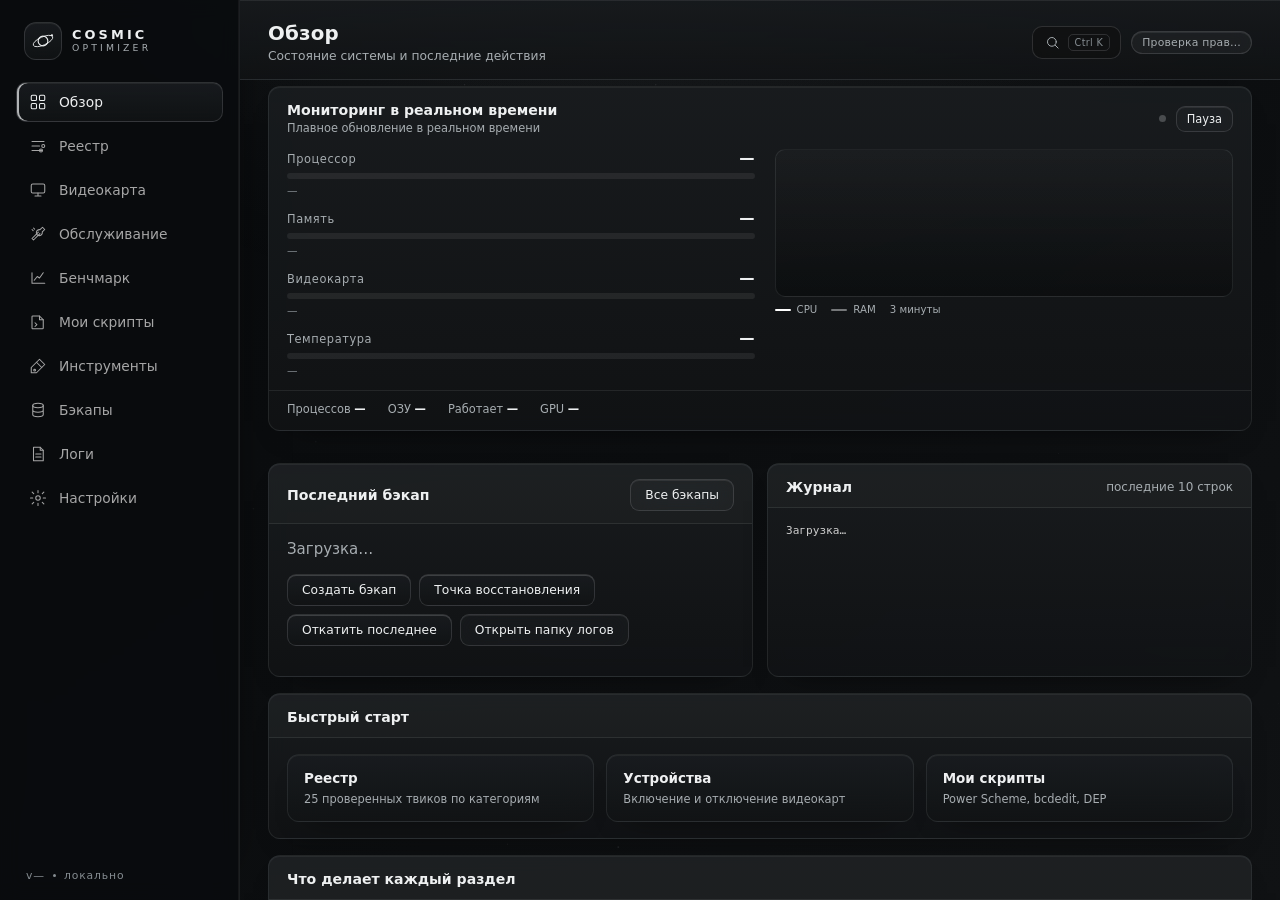
==== ui/index.html @ deab5ce5 "Prepare Cosmic Optimizer v1.0.0" ====
<!DOCTYPE html>
<html lang="ru">
<head>
  <meta charset="utf-8">
  <meta name="viewport" content="width=device-width, initial-scale=1">
  <title>Cosmic Optimizer</title>
  <link rel="icon" href="favicon.ico">
  <link rel="stylesheet" href="style.css">
</head>
<body>
  <canvas id="stars" aria-hidden="true"></canvas>

  <div class="app">
    <aside class="sidebar">
      <div class="brand">
        <div class="brand-mark">
          <svg viewBox="0 0 32 32" width="26" height="26" aria-hidden="true">
            <circle cx="16" cy="16" r="6" fill="none" stroke="currentColor" stroke-width="1.4"/>
            <ellipse cx="16" cy="16" rx="13" ry="5" fill="none" stroke="currentColor" stroke-width="1" transform="rotate(-24 16 16)"/>
            <circle cx="27" cy="9" r="1.4" fill="currentColor"/>
          </svg>
        </div>
        <div class="brand-text"><span>COSMIC</span><small>OPTIMIZER</small></div>
      </div>

      <nav class="nav" id="nav">
        <button class="nav-item is-active" data-view="dashboard">
          <svg viewBox="0 0 24 24" aria-hidden="true"><rect x="3" y="3" width="7" height="7" rx="1.5"/><rect x="14" y="3" width="7" height="7" rx="1.5"/><rect x="3" y="14" width="7" height="7" rx="1.5"/><rect x="14" y="14" width="7" height="7" rx="1.5"/></svg>
          <span>Обзор</span>
        </button>
        <button class="nav-item" data-view="registry">
          <svg viewBox="0 0 24 24" aria-hidden="true"><path d="M4 6h16M4 12h10M4 18h13"/><circle cx="19" cy="12" r="2"/><circle cx="16" cy="18" r="2"/></svg>
          <span>Реестр</span>
        </button>
        <button class="nav-item" data-view="devices">
          <svg viewBox="0 0 24 24" aria-hidden="true"><rect x="3" y="4" width="18" height="12" rx="2"/><path d="M8 20h8M12 16v4"/></svg>
          <span>Видеокарта</span>
        </button>
        <button class="nav-item" data-view="maintenance">
          <svg viewBox="0 0 24 24" aria-hidden="true"><path d="M14.7 6.3a4 4 0 1 0 3 3L21 6l-3-3-3.3 3.3z"/><path d="M12.5 9.5 4 18l2 2 8.5-8.5"/><path d="M6 4l1.5 1.5M4 6l1.5 1.5"/></svg>
          <span>Обслуживание</span>
        </button>
        <button class="nav-item" data-view="benchmark">
          <svg viewBox="0 0 24 24" aria-hidden="true"><path d="M4 19V5M4 19h17"/><path d="m7 15 4-5 3 2 5-7"/></svg>
          <span>Бенчмарк</span>
        </button>
        <button class="nav-item" data-view="scripts">
          <svg viewBox="0 0 24 24" aria-hidden="true"><path d="M5 4h9l5 5v11a1 1 0 0 1-1 1H5a1 1 0 0 1-1-1V5a1 1 0 0 1 1-1z"/><path d="M14 4v5h5M8 13l2.5 2.5L8 18"/></svg>
          <span>Мои скрипты</span>
        </button>
        <button class="nav-item" data-view="tools">
          <svg viewBox="0 0 24 24" aria-hidden="true"><path d="M14 3l7 7-4 4-7-7z"/><path d="M10 7L3 14v7h7l7-7"/><circle cx="7.5" cy="17.5" r="1.2"/></svg>
          <span>Инструменты</span>
        </button>
        <button class="nav-item" data-view="backups">
          <svg viewBox="0 0 24 24" aria-hidden="true"><ellipse cx="12" cy="6" rx="7" ry="3"/><path d="M5 6v6c0 1.7 3.1 3 7 3s7-1.3 7-3V6M5 12v6c0 1.7 3.1 3 7 3s7-1.3 7-3v-6"/></svg>
          <span>Бэкапы</span>
        </button>
        <button class="nav-item" data-view="logs">
          <svg viewBox="0 0 24 24" aria-hidden="true"><path d="M6 3h9l4 4v14H6z"/><path d="M15 3v4h4M9 12h7M9 16h7"/></svg>
          <span>Логи</span>
        </button>
        <button class="nav-item" data-view="settings">
          <svg viewBox="0 0 24 24" aria-hidden="true"><circle cx="12" cy="12" r="3"/><path d="M12 2v3M12 19v3M4.2 4.2l2.1 2.1M17.7 17.7l2.1 2.1M2 12h3M19 12h3M4.2 19.8l2.1-2.1M17.7 6.3l2.1-2.1"/></svg>
          <span>Настройки</span>
        </button>
      </nav>

      <div class="sidebar-foot">
        <span id="side-version">v—</span>
        <span class="dot"></span>
        <span>локально</span>
      </div>
    </aside>

    <main class="main">
      <header class="topbar">
        <div>
          <h1 id="section-title">Обзор</h1>
          <p id="section-sub" class="muted">Состояние системы и последние действия</p>
        </div>
        <div class="topbar-right">
          <button class="search-trigger" id="btn-search" type="button" aria-label="Поиск по приложению">
            <svg viewBox="0 0 24 24" aria-hidden="true"><circle cx="11" cy="11" r="7"/><path d="m16.5 16.5 4.5 4.5"/></svg>
            <span>Поиск</span>
            <kbd>Ctrl K</kbd>
          </button>
          <span id="admin-badge" class="badge badge-muted">Проверка прав…</span>
        </div>
      </header>

      <div id="admin-banner" class="banner hidden">
        <div>
          <strong>Ограниченный режим.</strong>
          <span>Нет прав администратора: твики HKLM, устройства и скрипты заблокированы.</span>
        </div>
        <button class="btn btn-light" id="btn-elevate">Перезапустить от администратора</button>
      </div>

      <div class="content" id="content">
        <!-- Обзор -->
        <section class="view is-active" id="view-dashboard">
          <div class="monitor panel" id="monitor">
            <div class="monitor-head">
              <div>
                <h2>Мониторинг в реальном времени</h2>
                <p class="muted small" id="monitor-sub">Плавное обновление в реальном времени</p>
              </div>
              <div class="monitor-actions">
                <span class="live-dot" id="monitor-live" aria-hidden="true"></span>
                <button class="btn btn-ghost btn-sm" id="btn-monitor-toggle">Пауза</button>
              </div>
            </div>
            <div class="monitor-body">
              <div class="gauges">
                <div class="gauge" data-metric="cpu">
                  <div class="gauge-top"><span>Процессор</span><strong id="m-cpu">—</strong></div>
                  <div class="meter"><span class="meter-fill" id="m-cpu-bar"></span></div>
                  <div class="gauge-foot" id="m-cpu-note">—</div>
                </div>
                <div class="gauge" data-metric="ram">
                  <div class="gauge-top"><span>Память</span><strong id="m-ram">—</strong></div>
                  <div class="meter"><span class="meter-fill" id="m-ram-bar"></span></div>
                  <div class="gauge-foot" id="m-ram-note">—</div>
                </div>
                <div class="gauge" data-metric="gpu">
                  <div class="gauge-top"><span>Видеокарта</span><strong id="m-gpu">—</strong></div>
                  <div class="meter"><span class="meter-fill" id="m-gpu-bar"></span></div>
                  <div class="gauge-foot" id="m-gpu-note">—</div>
                </div>
                <div class="gauge" data-metric="temp">
                  <div class="gauge-top"><span>Температура</span><strong id="m-temp">—</strong></div>
                  <div class="meter meter-temp"><span class="meter-fill" id="m-temp-bar"></span></div>
                  <div class="gauge-foot" id="m-temp-note">—</div>
                </div>
              </div>
              <div class="monitor-chart">
                <canvas id="metrics-chart" aria-label="График нагрузки"></canvas>
                <div class="chart-legend">
                  <span><i class="legend-line legend-cpu"></i>CPU</span>
                  <span><i class="legend-line legend-ram"></i>RAM</span>
                  <span class="muted" id="chart-scale">3 минуты</span>
                </div>
              </div>
            </div>
            <div class="monitor-stats">
              <span>Процессов <strong id="m-proc">—</strong></span>
              <span>ОЗУ <strong id="m-mem">—</strong></span>
              <span>Работает <strong id="m-uptime">—</strong></span>
              <span>GPU <strong id="m-gpu-name">—</strong></span>
            </div>
          </div>

          <div class="grid grid-4" id="sys-cards"></div>

          <div class="grid grid-2 mt">
            <div class="panel">
              <div class="panel-head">
                <h2>Последний бэкап</h2>
                <button class="btn btn-ghost" data-goto="backups">Все бэкапы</button>
              </div>
              <div id="last-backup" class="panel-body muted">Загрузка…</div>
              <div class="panel-actions">
                <button class="btn" id="btn-backup-now">Создать бэкап</button>
                <button class="btn" data-restore-point>Точка восстановления</button>
                <button class="btn" id="btn-undo">Откатить последнее</button>
                <button class="btn btn-ghost" id="btn-open-logs">Открыть папку логов</button>
              </div>
            </div>

            <div class="panel">
              <div class="panel-head">
                <h2>Журнал</h2>
                <span class="muted small">последние 10 строк</span>
              </div>
              <pre class="log-mini" id="dash-log">Загрузка…</pre>
            </div>
          </div>

          <div class="panel mt">
            <div class="panel-head">
              <h2>Быстрый старт</h2>
            </div>
            <div class="panel-body quick">
              <button class="quick-btn" data-goto="registry"><span>Реестр</span><small>25 проверенных твиков по категориям</small></button>
              <button class="quick-btn" data-goto="devices"><span>Устройства</span><small>Включение и отключение видеокарт</small></button>
              <button class="quick-btn" data-goto="scripts"><span>Мои скрипты</span><small>Power Scheme, bcdedit, DEP</small></button>
            </div>
          </div>

          <div class="panel mt">
            <div class="panel-head"><h2>Что делает каждый раздел</h2></div>
            <div class="panel-body feature-guide">
              <button class="feature-guide-item" data-goto="dashboard"><strong>Обзор</strong><span>Показывает текущую загрузку CPU, памяти, графики и доступного датчика температуры. Это моментальный мониторинг, а не тест производительности.</span></button>
              <button class="feature-guide-item" data-goto="registry"><strong>Реестр</strong><span>Включает отдельные параметры Windows. Перед изменением сохраняется прежнее значение; у каждого пункта указаны эффект, риск и откат.</span></button>
              <button class="feature-guide-item" data-goto="devices"><strong>Видеокарта и устройства</strong><span>Позволяет включить или отключить найденное устройство. Отключение единственной видеокарты может погасить экран.</span></button>
              <button class="feature-guide-item" data-goto="maintenance"><strong>Обслуживание</strong><span>Очищает выбранные временные данные, показывает состояние дисков, запускает проверки Windows и сравнивает замеры. Мастер помогает выбрать проверку по симптому.</span></button>
              <button class="feature-guide-item" data-goto="scripts"><strong>Мои скрипты</strong><span>Показывает исходные BAT, CMD, REG и PowerShell-файлы. Запускайте только понятные вам команды; откат доступен лишь для отмеченных скриптов.</span></button>
              <button class="feature-guide-item" data-goto="tools"><strong>Инструменты</strong><span>Содержит ссылки, загрузки и инструкции для сторонних программ. Перед запуском внешней утилиты проверьте её источник и назначение.</span></button>
              <button class="feature-guide-item" data-goto="backups"><strong>Бэкапы</strong><span>Сохраняют доступные ключи реестра и состояние твиков. Это не полный образ Windows и не копия личных файлов.</span></button>
              <button class="feature-guide-item" data-goto="logs"><strong>Логи</strong><span>Хранят локальную историю действий программы и технические сообщения для поиска ошибок.</span></button>
              <button class="feature-guide-item" data-goto="settings"><strong>Настройки</strong><span>Управляют подтверждениями, автоматическим бэкапом и папкой хранения резервных копий.</span></button>
            </div>
          </div>
        </section>

        <!-- Реестр -->
        <section class="view" id="view-registry">
          <div class="toolbar">
            <div class="chips" id="category-chips"></div>
            <div class="toolbar-right">
              <input type="search" id="tweak-search" class="input" placeholder="Поиск по названию или описанию…">
            </div>
          </div>
          <div class="toolbar toolbar-sub">
            <div class="muted small" id="tweak-stats">—</div>
            <div class="toolbar-right">
              <button class="btn btn-ghost btn-sm" id="btn-only-on" aria-pressed="false">Только включённые</button>
              <button class="btn" id="btn-apply-category">Применить всё в категории</button>
              <button class="btn btn-ghost" id="btn-revert-category">Откатить всё</button>
            </div>
          </div>
          <div class="cards" id="tweak-list"></div>
        </section>

        <!-- Устройства -->
        <section class="view" id="view-devices">
          <div class="toolbar">
            <div class="toolbar-right">
              <button class="btn btn-ghost" id="btn-refresh-devices">Обновить</button>
            </div>
          </div>
          <div class="banner banner-soft">
            Список видеокарт Windows. Перед изменением сохраняется список устройств. Отключение видеокарты может погасить экран — если это единственная видеокарта, потребуется второй экран или удалённый доступ.
          </div>
          <div class="cards" id="device-list"></div>
        </section>

        <!-- Обслуживание -->
        <section class="view" id="view-maintenance">
          <div class="panel" id="troubleshooter">
            <div class="panel-head">
              <div>
                <h2>Мастер диагностики</h2>
                <p class="muted small">Выберите симптом — мастер выполнит только выбранные проверки и объяснит результат.</p>
              </div>
            </div>
            <div class="panel-body">
              <div class="chips" id="diagnostic-symptoms" role="group" aria-label="Выберите проблему"></div>
              <div class="diagnostic-content" id="diagnostic-content" aria-live="polite"></div>
              <div class="diagnostic-result hidden" id="diagnostic-result" aria-live="polite"></div>
            </div>
          </div>

          <div class="panel mt">
            <div class="panel-head">
              <h2>Очистка мусора</h2>
              <div class="toolbar-right">
                <button class="btn btn-ghost btn-sm" id="btn-scan-junk">Сканировать</button>
                <button class="btn btn-sm" id="btn-clean-junk">Очистить выбранное</button>
              </div>
            </div>
            <div class="panel-body">
              <div class="junk-list" id="junk-list"></div>
              <div class="junk-total" id="junk-total">Нажмите «Сканировать», чтобы узнать размер</div>
            </div>
          </div>

          <div class="panel mt">
            <div class="panel-head">
              <h2>Диски и SMART</h2>
              <div class="toolbar-right">
                <button class="btn btn-ghost btn-sm" id="btn-refresh-disk">Обновить</button>
                <button class="btn btn-sm" id="btn-trim">Выполнить TRIM</button>
              </div>
            </div>
            <div class="panel-body" id="disk-list"></div>
          </div>

          <div class="panel mt" id="repair-panel">
            <div class="panel-head">
              <h2>Проверка целостности Windows</h2>
              <div class="toolbar-right">
                <button class="btn btn-sm" id="btn-sfc">sfc /scannow</button>
                <button class="btn btn-ghost btn-sm" id="btn-dism">DISM RestoreHealth</button>
              </div>
            </div>
            <div class="panel-body">
              <p class="muted small" id="repair-hint">Проверка системных файлов и восстановление образа Windows. Занимает 10–25 минут, окно можно не закрывать.</p>
              <div class="job-status hidden" id="repair-status">
                <div class="job-head">
                  <span class="mini-spinner" id="repair-spinner"></span>
                  <strong id="repair-title">Выполняется…</strong>
                  <span class="muted small" id="repair-elapsed"></span>
                </div>
                <pre class="log-mini tall" id="repair-output"></pre>
              </div>
            </div>
          </div>

          <div class="panel mt">
            <div class="panel-head">
              <h2>Замер «до / после»</h2>
              <button class="btn btn-sm" id="btn-measure">Сделать замер</button>
            </div>
            <div class="panel-body">
              <p class="muted small">Снимает число процессов, занятую ОЗУ, время последней загрузки и автозапуск.
                Сделайте замер, примените твики, перезагрузитесь и сделайте второй — увидите разницу.</p>
              <div class="measure-list" id="measure-list"></div>
            </div>
          </div>
        </section>

        <!-- Бенчмарк -->
        <section class="view" id="view-benchmark">
          <div class="panel">
            <div class="panel-head"><h2>Тест накопителя Windows</h2><span class="badge badge-ok">до 60 секунд</span></div>
            <div class="panel-body">
              <p class="muted small">WinSAT выполняет четыре отдельных теста: последовательные и случайные чтение/запись. Используются фиксированные размеры операций и число запросов; пользовательские файлы не выбираются. Указанное время — общий предел теста (не более 60 секунд). Для сравнимых результатов закройте другие приложения, активно работающие с диском.</p>
              <div class="benchmark-controls">
                <label class="small">Диск <select class="input" id="benchmark-drive"></select></label>
                <label class="small">Лимит времени <select class="input" id="benchmark-duration"><option value="10">до 10 секунд</option><option value="30" selected>до 30 секунд</option><option value="60">до 60 секунд</option></select></label>
                <button class="btn" id="btn-start-benchmark">Запустить тест</button>
              </div>
              <div id="benchmark-result" class="benchmark-result hidden"></div>
            </div>
          </div>
        </section>

        <!-- Скрипты -->
        <section class="view" id="view-scripts">
          <div class="toolbar">
            <div class="muted small">Папка <code>scripts/материалы/</code> — все .reg, .bat, .cmd и .ps1 из исходного набора. Ничего не запускается само.</div>
            <div class="toolbar-right">
              <input type="search" id="script-search" class="input" placeholder="Поиск по названию…">
              <button class="btn btn-ghost" id="btn-open-scripts">Открыть папку</button>
            </div>
          </div>
          <div class="script-groups" id="script-list"></div>
          <div class="panel mt hidden" id="script-output-panel">
            <div class="panel-head">
              <h2>Вывод скрипта</h2>
              <button class="btn btn-ghost btn-sm" id="btn-close-output">Скрыть</button>
            </div>
            <pre class="log-mini tall" id="script-output"></pre>
          </div>
        </section>

        <!-- Инструменты -->
        <section class="view" id="view-tools">
          <div class="toolbar">
            <div class="chips" id="tool-chips"></div>
            <div class="toolbar-right">
              <button class="btn btn-ghost" id="btn-open-downloads">Папка загрузок</button>
              <button class="btn btn-ghost" id="btn-open-profiles">Профили</button>
            </div>
          </div>
          <div class="panel mt" id="faceit-panel">
            <div class="panel-head">
              <h2>Если проблемы с FACEIT</h2>
              <span class="badge badge-off" id="gpu-vendor">видеокарта: —</span>
            </div>
            <div class="panel-body">
              <p class="muted small" style="margin:0 0 12px">
                Античит FACEIT требует DEP и иногда Memory Integrity. Ниже — кнопки из исходного набора
                и настройки, подобранные под вашу видеокарту.
              </p>
              <div class="cards" id="faceit-list"></div>
            </div>
          </div>
          <div id="tool-groups"></div>
        </section>

        <!-- Бэкапы -->
        <section class="view" id="view-backups">
          <div class="toolbar">
            <div class="muted small" id="backup-dir">—</div>
            <div class="toolbar-right">
              <button class="btn btn-ghost" id="btn-open-backups">Открыть папку</button>
              <button class="btn btn-ghost" data-restore-point>Точка восстановления</button>
              <button class="btn" id="btn-create-backup">Создать бэкап</button>
            </div>
          </div>
          <div class="panel mt">
            <div class="panel-head"><h2>Перенести настройки на другой компьютер</h2></div>
            <div class="panel-body">
              <p class="muted small profile-help">Экспортируйте состояние настроек каталога Cosmic Optimizer в один файл <code>.cosmicprofile</code> и отправьте его другу. При импорте приложение покажет, что включит и выключит, пропустит AMD/NVIDIA пункты для неподходящей видеокарты и сохранит бэкап компьютера перед изменениями. Скрипты, настройки вне каталога приложения и схема питания в профиль не входят.</p>
              <div class="profile-actions">
                <button class="btn" id="btn-export-profile">Экспортировать профиль</button>
                <button class="btn btn-ghost" id="btn-import-profile">Выбрать профиль</button>
                <button class="btn btn-ghost btn-sm" id="btn-reset-profile-restore-choice" title="Снова показывать вопрос перед импортом">Сбросить выбор точки</button>
              </div>
            </div>
          </div>
          <div class="panel mt hidden" id="profile-import-preview">
            <div class="panel-head">
              <div><h2>Предпросмотр профиля</h2><p class="muted small" id="profile-preview-file"></p></div>
              <button class="btn btn-ghost btn-sm" id="btn-cancel-profile">Закрыть</button>
            </div>
            <div class="panel-body">
              <ol class="profile-steps" id="profile-import-steps" aria-label="Этапы импорта профиля">
                <li data-profile-step="1"><span class="profile-step-number">1</span><span><strong>Выбрать</strong><small>Файл профиля</small></span></li>
                <li data-profile-step="2"><span class="profile-step-number">2</span><span><strong>Сравнить</strong><small>Настройки и видеокарта</small></span></li>
                <li data-profile-step="3"><span class="profile-step-number">3</span><span><strong>Применить</strong><small>После вашего подтверждения</small></span></li>
              </ol>
              <p class="profile-preview-intro muted small" id="profile-preview-intro">Точка показывает состояние на этом ПК сейчас: зелёная — включено, красная — выключено. Под названием указано, какое состояние задаст профиль.</p>
              <div id="profile-preview-details" class="profile-preview-details"></div>
              <div class="profile-actions mt-sm">
                <button class="btn" id="btn-apply-profile">Создать бэкап и применить</button>
              </div>
            </div>
          </div>
          <div class="banner banner-soft">
            Локальный полный бэкап сохраняет текущие ключи реестра Cosmic Optimizer на этом компьютере. Для передачи другу используйте переносимый профиль выше: обычные бэкапы содержат системные пути и не предназначены для импорта на другой ПК.
          </div>
          <div class="list" id="backup-list"></div>

          <div class="panel mt">
            <div class="panel-head">
              <h2>Точки восстановления Windows</h2>
              <button class="btn btn-ghost btn-sm" id="btn-refresh-points">Обновить</button>
            </div>
            <div class="list" id="restore-point-list" style="padding:14px"></div>
          </div>
        </section>

        <!-- Логи -->
        <section class="view" id="view-logs">
          <div class="toolbar">
            <div class="muted small" id="log-path">—</div>
            <div class="toolbar-right">
              <button class="btn btn-ghost" id="btn-refresh-logs">Обновить</button>
              <button class="btn" id="btn-copy-logs">Скопировать</button>
              <button class="btn btn-ghost" id="btn-export-logs">Экспорт</button>
              <button class="btn btn-danger" id="btn-clear-logs">Очистить</button>
            </div>
          </div>
          <pre class="log-full" id="log-view">Загрузка…</pre>
        </section>

        <!-- Настройки -->
        <section class="view" id="view-settings">
          <div class="panel">
            <div class="panel-head"><h2>Поведение</h2></div>
            <div class="panel-body settings-rows">
              <label class="switch-row">
                <span>
                  <strong>Подтверждать опасные действия</strong>
                  <small class="muted">Модальное окно перед каждым изменением реестра, скриптом и устройством</small>
                </span>
                <input type="checkbox" id="set-confirmations" class="switch">
              </label>
              <label class="switch-row">
                <span>
                  <strong>Автобэкап перед изменением</strong>
                  <small class="muted">Экспорт ключа реестра перед каждым твиком (рекомендуется)</small>
                </span>
                <input type="checkbox" id="set-autobackup" class="switch">
              </label>
              <div class="switch-row">
                <span>
                  <strong>Папка бэкапов</strong>
                  <small class="muted">Полный путь на диске</small>
                </span>
                <div class="row-inline">
                  <input type="text" id="set-backup-dir" class="input input-path">
                  <button class="btn btn-ghost" id="btn-save-dir">Сменить</button>
                </div>
              </div>
            </div>
          </div>

          <div class="panel mt">
            <div class="panel-head"><h2>Приложение</h2></div>
            <div class="panel-body settings-rows">
              <div class="switch-row">
                <span><strong>Обучение</strong><small class="muted">Короткий тур по разделам приложения</small></span>
                <button class="btn btn-ghost" id="btn-tour-again">Показать тур</button>
              </div>
              <div class="switch-row">
                <span><strong>Версия</strong><small class="muted" id="about-version">—</small></span>
                <button class="btn btn-ghost" id="btn-reset-settings">Сбросить настройки</button>
              </div>
              <div class="switch-row">
                <span><strong>Данные</strong><small class="muted" id="about-data">—</small></span>
                <button class="btn btn-ghost" id="btn-open-data">Открыть папку</button>
              </div>
              <div class="switch-row">
                <span><strong>Выход</strong><small class="muted">Все изменения уже сохранены в реестре</small></span>
                <button class="btn btn-danger" id="btn-quit">Закрыть приложение</button>
              </div>
            </div>
          </div>
        </section>
      </div>
    </main>
  </div>

  <div class="toast-wrap" id="toast-wrap"></div>

  <div class="modal hidden" id="modal">
    <div class="modal-box" role="dialog" aria-modal="true" aria-labelledby="modal-title">
      <h2 id="modal-title">Подтверждение</h2>
      <p id="modal-text" class="muted"></p>
      <label class="modal-remember hidden" id="profile-restore-remember"><input type="checkbox" id="profile-restore-remember-check"><span>Запомнить мой выбор и больше не спрашивать</span></label>
      <div class="modal-actions">
        <button class="btn btn-ghost" id="modal-cancel">Отмена</button>
        <button class="btn btn-ghost hidden" id="modal-skip">Пропустить точку</button>
        <button class="btn btn-light" id="modal-ok">Подтвердить</button>
      </div>
    </div>
  </div>

  <div class="loading hidden" id="loading" role="status" aria-live="polite">
    <div class="loading-card">
      <div class="loading-head"><span class="spinner"></span><div><strong id="loading-text">Выполняется…</strong><small id="loading-elapsed">Подготовка…</small></div></div>
      <div class="progress-track is-indeterminate" id="loading-track"><span class="progress-fill" id="loading-progress"></span></div>
      <div class="loading-detail" id="loading-detail">Ожидание ответа от приложения</div>
    </div>
  </div>

  <div class="job-progress hidden" id="job-progress" role="status" aria-live="polite">
    <div class="job-progress-head">
      <span class="job-progress-spinner" id="job-progress-spinner"></span>
      <div class="job-progress-titles"><strong id="job-progress-title">Задача</strong><small id="job-progress-subtitle">Выполняется…</small></div>
      <span class="job-progress-state" id="job-progress-state">В работе</span>
    </div>
    <div class="progress-track is-indeterminate" id="job-progress-track"><span class="progress-fill" id="job-progress-fill"></span></div>
    <div class="job-progress-detail" id="job-progress-detail">Подготовка…</div>
  </div>

  <div class="search-overlay hidden" id="search-overlay">
    <div class="search-box" role="dialog" aria-modal="true" aria-label="Поиск по приложению">
      <div class="search-input-row">
        <svg viewBox="0 0 24 24" aria-hidden="true"><circle cx="11" cy="11" r="7"/><path d="m16.5 16.5 4.5 4.5"/></svg>
        <input id="search-input" type="text" placeholder="Твик, скрипт, инструмент…" autocomplete="off" spellcheck="false">
        <button class="search-close" id="search-close" type="button" aria-label="Закрыть поиск">Esc</button>
      </div>
      <div class="search-results" id="search-results"></div>
      <div class="search-foot muted small">↑ ↓ выбрать · Enter открыть · Ctrl+K закрыть</div>
    </div>
  </div>

  <div class="tour hidden" id="tour">
    <div class="tour-backdrop"></div>
    <div class="tour-card" role="dialog" aria-modal="true" aria-labelledby="tour-title">
      <div class="tour-head">
        <span class="tour-step" id="tour-step">1 / 4</span>
        <button class="tour-skip" id="tour-skip" type="button">Пропустить</button>
      </div>
      <h3 id="tour-title">Заголовок</h3>
      <p id="tour-text" class="muted">Текст</p>
      <div class="tour-actions">
        <button class="btn btn-ghost btn-sm" id="tour-prev">Назад</button>
        <button class="btn btn-light btn-sm" id="tour-next">Далее</button>
      </div>
    </div>
  </div>

  <script src="stars.js"></script>
  <script src="app.js"></script>
</body>
</html>
---- ui/style.css ----
:root {
  --bg: #090b0d;
  --text: #f2f4f5;
  --muted: #a6abb0;
  --faint: #7f858b;
  --panel: rgba(255, 255, 255, 0.06);
  --panel-strong: rgba(255, 255, 255, 0.09);
  --line: rgba(255, 255, 255, 0.12);
  --line-soft: rgba(255, 255, 255, 0.08);
  --radius: 13px;
  --sidebar: 240px;
  font-size: 15px;
}

* { box-sizing: border-box; }

html, body {
  margin: 0;
  height: 100%;
  background:
    radial-gradient(ellipse 90% 58% at 50% -20%, rgba(255, 255, 255, 0.045), transparent 70%),
    linear-gradient(145deg, #090b0d 0%, #0c0e10 52%, #101214 100%);
  background-attachment: fixed;
  color: var(--text);
  font-family: "Segoe UI", "Inter", system-ui, -apple-system, sans-serif;
  overflow: hidden;
}

body { position: relative; }

#stars {
  position: fixed;
  inset: 0;
  width: 100%;
  height: 100%;
  z-index: 0;
  pointer-events: none;
  opacity: 0.22;
}

.app {
  position: relative;
  z-index: 1;
  display: grid;
  grid-template-columns: var(--sidebar) minmax(0, 1fr);
  height: 100vh;
}

/* ---------- Sidebar ---------- */
.sidebar {
  display: flex;
  flex-direction: column;
  padding: 22px 16px 18px;
  border-right: 1px solid var(--line-soft);
  background: rgba(5, 5, 5, 0.55);
  backdrop-filter: blur(14px);
}

.brand {
  display: flex;
  align-items: center;
  gap: 10px;
  padding: 0 8px 22px;
}

.brand-mark {
  width: 38px;
  height: 38px;
  display: grid;
  place-items: center;
  border: 1px solid var(--line);
  border-radius: 12px;
  color: var(--text);
  background: var(--panel);
}

.brand-text { display: flex; flex-direction: column; line-height: 1.15; }
.brand-text span { font-size: 0.86rem; letter-spacing: 0.24em; font-weight: 600; }
.brand-text small { font-size: 0.62rem; letter-spacing: 0.34em; color: var(--muted); }

.nav { display: flex; flex-direction: column; gap: 4px; }

.nav-item {
  display: flex;
  align-items: center;
  gap: 12px;
  padding: 10px 12px;
  border: 1px solid transparent;
  border-radius: 10px;
  background: transparent;
  color: var(--muted);
  font: inherit;
  font-size: 0.92rem;
  text-align: left;
  cursor: pointer;
  transition: background 0.15s ease, color 0.15s ease, border-color 0.15s ease;
}

.nav-item svg {
  width: 18px;
  height: 18px;
  fill: none;
  stroke: currentColor;
  stroke-width: 1.4;
  stroke-linecap: round;
  stroke-linejoin: round;
  flex: none;
}

.nav-item:hover { color: var(--text); background: rgba(255, 255, 255, 0.04); }
.nav-item:focus-visible { outline: 1px solid var(--line); outline-offset: 2px; }
.nav-item.is-active {
  color: var(--text);
  background: var(--panel);
  border-color: var(--line);
}

.sidebar-foot {
  margin-top: auto;
  display: flex;
  align-items: center;
  gap: 8px;
  padding: 14px 10px 0;
  color: var(--faint);
  font-size: 0.72rem;
  letter-spacing: 0.08em;
}
.dot { width: 3px; height: 3px; border-radius: 50%; background: var(--faint); }

/* ---------- Main ---------- */
.main {
  min-width: 0;
  display: flex;
  flex-direction: column;
  height: 100vh;
}

.topbar {
  display: flex;
  align-items: center;
  justify-content: space-between;
  gap: 16px;
  padding: 22px 28px 14px;
}

.topbar h1 { margin: 0; font-size: 1.32rem; font-weight: 600; letter-spacing: 0.01em; }
.topbar p { margin: 4px 0 0; font-size: 0.82rem; }
.topbar-right { display: flex; align-items: center; gap: 10px; }

.content {
  flex: 1;
  overflow-y: auto;
  padding: 6px 28px 32px;
  scrollbar-width: thin;
  scrollbar-color: rgba(255, 255, 255, 0.18) transparent;
}
.content::-webkit-scrollbar { width: 8px; }
.content::-webkit-scrollbar-thumb { background: rgba(255, 255, 255, 0.16); border-radius: 8px; }

.view { display: none; animation: fade 0.18s ease; }
.view.is-active { display: block; }
@keyframes fade { from { opacity: 0; transform: translateY(4px); } to { opacity: 1; transform: none; } }

.muted { color: var(--muted); }
.small { font-size: 0.8rem; }
.mt { margin-top: 16px; }
.hidden { display: none !important; }
code { font-family: "Cascadia Mono", Consolas, monospace; font-size: 0.82em; color: var(--text); background: rgba(255,255,255,0.06); padding: 1px 5px; border-radius: 5px; }

/* ---------- Panels / grid ---------- */
.grid { display: grid; gap: 14px; }
.grid-2 { grid-template-columns: repeat(2, minmax(0, 1fr)); }
.grid-3 { grid-template-columns: repeat(3, minmax(0, 1fr)); }
.grid-4 { grid-template-columns: repeat(4, minmax(0, 1fr)); }

.panel {
  border: 1px solid var(--line);
  border-radius: var(--radius);
  background: var(--panel);
  backdrop-filter: blur(12px);
  overflow: hidden;
}

.panel-head {
  display: flex;
  align-items: center;
  justify-content: space-between;
  gap: 12px;
  padding: 15px 18px 12px;
  border-bottom: 1px solid var(--line-soft);
}
.panel-head h2 { margin: 0; font-size: 0.94rem; font-weight: 600; }
.panel-body { padding: 16px 18px; }
.panel-actions { display: flex; flex-wrap: wrap; gap: 8px; padding: 0 18px 16px; }

.stat {
  border: 1px solid var(--line);
  border-radius: var(--radius);
  background: var(--panel);
  padding: 16px 18px;
}
.stat-label { font-size: 0.72rem; letter-spacing: 0.16em; text-transform: uppercase; color: var(--muted); }
.stat-value { margin-top: 8px; font-size: 1.05rem; font-weight: 600; word-break: break-word; }
.stat-sub { margin-top: 6px; font-size: 0.78rem; color: var(--muted); }

.quick { display: grid; grid-template-columns: repeat(3, minmax(0, 1fr)); gap: 12px; }
.quick-btn {
  display: flex;
  flex-direction: column;
  gap: 6px;
  text-align: left;
  padding: 14px;
  border: 1px solid var(--line-soft);
  border-radius: 12px;
  background: rgba(255, 255, 255, 0.02);
  color: var(--text);
  font: inherit;
  cursor: pointer;
  transition: background 0.15s ease, border-color 0.15s ease;
}
.quick-btn:hover { background: var(--panel-strong); border-color: var(--line); }
.quick-btn span { font-size: 0.9rem; font-weight: 600; }
.quick-btn small { color: var(--muted); font-size: 0.76rem; }

/* ---------- Toolbar / chips ---------- */
.toolbar {
  display: flex;
  align-items: center;
  justify-content: space-between;
  gap: 14px;
  margin-bottom: 14px;
  flex-wrap: wrap;
}
.toolbar-sub { margin-top: -4px; }
.toolbar-right { display: flex; align-items: center; gap: 8px; flex-wrap: wrap; }

.chips { display: flex; flex-wrap: wrap; gap: 6px; }
.chip {
  padding: 7px 13px;
  border-radius: 999px;
  border: 1px solid var(--line-soft);
  background: transparent;
  color: var(--muted);
  font: inherit;
  font-size: 0.8rem;
  cursor: pointer;
  transition: all 0.15s ease;
}
.chip:hover { color: var(--text); border-color: var(--line); }
.chip.is-active { background: var(--text); border-color: var(--text); color: #050505; font-weight: 600; }
.chip-count { opacity: 0.62; font-variant-numeric: tabular-nums; }
.chip.is-active .chip-count { opacity: 0.75; }

.input {
  padding: 9px 12px;
  min-width: 260px;
  border-radius: 9px;
  border: 1px solid var(--line);
  background: rgba(255, 255, 255, 0.04);
  color: var(--text);
  font: inherit;
  font-size: 0.85rem;
}
.input::placeholder { color: var(--faint); }
.input:focus { outline: none; border-color: rgba(255, 255, 255, 0.4); background: rgba(255,255,255,0.06); }
.input-path { min-width: 320px; }

/* ---------- Buttons ---------- */
.btn {
  padding: 8px 14px;
  border-radius: 9px;
  border: 1px solid var(--line);
  background: rgba(255, 255, 255, 0.08);
  color: var(--text);
  font: inherit;
  font-size: 0.82rem;
  cursor: pointer;
  transition: background 0.15s ease, border-color 0.15s ease, opacity 0.15s ease;
  white-space: nowrap;
}
.btn:hover { background: rgba(255, 255, 255, 0.14); }
.btn:focus-visible { outline: 1px solid rgba(255, 255, 255, 0.5); outline-offset: 2px; }
.btn:disabled { opacity: 0.4; cursor: not-allowed; }
.btn-ghost { background: transparent; }
.btn-ghost:hover { background: rgba(255, 255, 255, 0.06); }
.btn.is-active { background: var(--text); color: #050505; border-color: var(--text); font-weight: 600; }
.btn-light { background: var(--text); color: #050505; border-color: var(--text); font-weight: 600; }
.btn-light:hover { background: #dcdcdc; }
.btn-danger { border-color: rgba(255, 255, 255, 0.28); }
.btn-danger:hover { background: rgba(255, 255, 255, 0.18); }
.btn-sm { padding: 5px 10px; font-size: 0.76rem; }

/* ---------- Badges ---------- */
.badge {
  display: inline-flex;
  align-items: center;
  gap: 6px;
  padding: 4px 10px;
  border-radius: 999px;
  border: 1px solid var(--line);
  font-size: 0.72rem;
  letter-spacing: 0.02em;
  color: var(--muted);
  background: rgba(255, 255, 255, 0.04);
}
.badge-muted { color: var(--muted); }
.badge-ok { color: var(--text); border-color: rgba(255, 255, 255, 0.28); }
.badge-warn { color: #d8d8d8; border-style: dashed; }
.badge-off { color: var(--faint); }
.badge-danger { color: var(--text); border-color: rgba(255, 255, 255, 0.45); border-style: dashed; }
.badge-dot::before { content: ""; width: 5px; height: 5px; border-radius: 50%; background: currentColor; }

/* ---------- Cards ---------- */
.cards { display: grid; grid-template-columns: repeat(auto-fill, minmax(320px, 1fr)); gap: 12px; }

.card {
  border: 1px solid var(--line);
  border-radius: var(--radius);
  background: var(--panel);
  backdrop-filter: blur(12px);
  padding: 15px 16px;
  display: flex;
  flex-direction: column;
  gap: 10px;
  min-height: 150px;
}
.card.is-off { background: rgba(255, 255, 255, 0.035); }
.card.is-missing { opacity: 0.55; }
.card-danger { border-color: rgba(255, 255, 255, 0.22); }

.card-top { display: flex; align-items: flex-start; justify-content: space-between; gap: 10px; }
.card h3 { margin: 0; font-size: 0.94rem; font-weight: 600; line-height: 1.3; }
.card p { margin: 0; color: var(--muted); font-size: 0.8rem; line-height: 1.45; flex: 1; }
.card-foot { display: flex; align-items: flex-start; justify-content: space-between; flex-wrap: wrap; gap: 8px; }
.card-badges { display: flex; gap: 5px; flex-wrap: wrap; }
.card-actions { display: flex; flex-wrap: wrap; justify-content: flex-end; gap: 6px; min-width: 0; }
.card-actions .btn { max-width: 100%; min-width: 0; white-space: normal; overflow-wrap: anywhere; text-align: center; }

/* ---------- Switch ---------- */
.switch {
  appearance: none;
  width: 40px;
  height: 22px;
  border-radius: 999px;
  border: 1px solid var(--line);
  background: rgba(255, 255, 255, 0.06);
  position: relative;
  cursor: pointer;
  transition: background 0.2s ease;
  flex: none;
}
.switch::after {
  content: "";
  position: absolute;
  top: 2px;
  left: 2px;
  width: 16px;
  height: 16px;
  border-radius: 50%;
  background: var(--muted);
  transition: transform 0.2s ease, background 0.2s ease;
}
.switch:checked { background: var(--text); border-color: var(--text); }
.switch:checked::after { transform: translateX(18px); background: #050505; }

/* ---------- Settings ---------- */
.settings-rows { display: flex; flex-direction: column; gap: 4px; padding: 6px 18px 14px; }
.switch-row {
  display: flex;
  align-items: center;
  justify-content: space-between;
  gap: 20px;
  padding: 14px 0;
  border-bottom: 1px solid var(--line-soft);
}
.switch-row:last-child { border-bottom: none; }
.switch-row strong { display: block; font-size: 0.88rem; font-weight: 600; }
.switch-row small { display: block; margin-top: 3px; font-size: 0.76rem; }
.row-inline { display: flex; align-items: center; gap: 8px; flex-wrap: wrap; }

/* ---------- List (backups) ---------- */
.list { display: flex; flex-direction: column; gap: 8px; }
.list-row {
  display: flex;
  align-items: center;
  justify-content: space-between;
  gap: 16px;
  padding: 13px 16px;
  border: 1px solid var(--line);
  border-radius: 12px;
  background: var(--panel);
}
.list-main { min-width: 0; }
.list-title { font-size: 0.88rem; font-weight: 600; }
.list-sub { margin-top: 3px; font-size: 0.76rem; color: var(--muted); }
.list-actions { display: flex; gap: 6px; flex: none; }

/* ---------- Banner ---------- */
.banner {
  display: flex;
  align-items: center;
  justify-content: space-between;
  gap: 16px;
  padding: 12px 16px;
  margin-bottom: 16px;
  border: 1px solid var(--line);
  border-left: 2px solid var(--text);
  border-radius: 10px;
  background: rgba(255, 255, 255, 0.05);
  font-size: 0.82rem;
}
.banner-soft { border-left: 1px solid var(--line); color: var(--muted); margin-bottom: 14px; }
.banner strong { color: var(--text); }

/* ---------- Logs ---------- */
.log-mini, .log-full {
  margin: 0;
  font-family: "Cascadia Mono", Consolas, monospace;
  font-size: 0.74rem;
  line-height: 1.55;
  color: #cfcfcf;
  white-space: pre-wrap;
  word-break: break-word;
  overflow: auto;
}
.log-mini { padding: 14px 18px; height: 168px; }
.log-mini.tall { max-height: 320px; height: auto; min-height: 120px; }
.log-full {
  padding: 16px 18px;
  height: calc(100vh - 220px);
  border: 1px solid var(--line);
  border-radius: var(--radius);
  background: rgba(0, 0, 0, 0.45);
  backdrop-filter: blur(8px);
}

/* строки лога: время · уровень · сообщение */
.log-line {
  display: grid;
  grid-template-columns: 142px 68px minmax(0, 1fr);
  gap: 10px;
  padding: 2px 0;
  border-radius: 4px;
}
.log-line:hover { background: rgba(255, 255, 255, 0.035); }
.log-ts { color: var(--faint); font-variant-numeric: tabular-nums; }
.log-lvl { color: var(--faint); font-size: 0.68rem; letter-spacing: 0.06em; text-transform: uppercase; padding-top: 0.09em; }
.log-msg { color: #cfcfcf; white-space: pre-wrap; word-break: break-word; }
.log-warning .log-lvl { color: #cfcfcf; }
.log-warning .log-msg { color: #e2e2e2; }
.log-error .log-lvl,
.log-critical .log-lvl { color: #ffffff; font-weight: 600; }
.log-error .log-msg,
.log-critical .log-msg { color: #ffffff; }
.log-error, .log-critical { background: rgba(255, 255, 255, 0.045); }
.log-error .log-ts, .log-critical .log-ts { color: var(--muted); }
.log-empty { color: var(--muted); }

@media (max-width: 1080px) {
  .log-line { grid-template-columns: 104px 58px minmax(0, 1fr); gap: 8px; }
  .log-ts { font-size: 0.7rem; }
}

/* ---------- Modal / toast / loading ---------- */
.modal {
  position: fixed;
  inset: 0;
  z-index: 50;
  display: grid;
  place-items: center;
  background: rgba(0, 0, 0, 0.65);
  backdrop-filter: blur(4px);
}
.modal-box {
  width: min(520px, calc(100vw - 48px));
  border: 1px solid var(--line);
  border-radius: 16px;
  background: #0b0b0b;
  padding: 22px 22px 18px;
  box-shadow: 0 20px 60px rgba(0, 0, 0, 0.6);
}
.modal-box h2 { margin: 0 0 10px; font-size: 1.02rem; }
.modal-box p { margin: 0; font-size: 0.86rem; line-height: 1.5; white-space: pre-wrap; }
.modal-actions { display: flex; justify-content: flex-end; gap: 8px; margin-top: 20px; }

.toast-wrap {
  position: fixed;
  right: 22px;
  bottom: 22px;
  z-index: 60;
  display: flex;
  flex-direction: column;
  gap: 8px;
  max-width: 380px;
}
.toast {
  padding: 11px 14px;
  border: 1px solid var(--line);
  border-left: 2px solid var(--text);
  border-radius: 10px;
  background: #0c0c0c;
  color: var(--text);
  font-size: 0.82rem;
  line-height: 1.4;
  animation: slide 0.2s ease;
}
.toast.error { border-left-style: dashed; color: #e6e6e6; }
@keyframes slide { from { opacity: 0; transform: translateY(6px); } to { opacity: 1; transform: none; } }

.loading {
  position: fixed;
  inset: 0;
  z-index: 55;
  display: flex;
  align-items: center;
  justify-content: center;
  background: rgba(5, 5, 5, 0.55);
  backdrop-filter: blur(2px);
  font-size: 0.85rem;
  color: var(--text);
}
.loading-card {
  width: min(390px, calc(100vw - 40px));
  padding: 17px 18px 14px;
  border: 1px solid var(--glass-line);
  border-radius: 16px;
  background: var(--glass);
  box-shadow: var(--glass-shadow-hover);
  backdrop-filter: var(--glass-blur);
}
.loading-head { display: flex; align-items: center; gap: 12px; }
.loading-head .spinner { flex: none; }
.loading-head > div { min-width: 0; display: flex; flex-direction: column; gap: 3px; }
.loading-head strong { font-size: 0.87rem; font-weight: 600; }
.loading-head small { color: var(--muted); font-size: 0.73rem; }
.loading-card .progress-track { margin-top: 15px; }
.loading-detail { margin-top: 8px; color: var(--muted); font-size: 0.73rem; line-height: 1.4; overflow-wrap: anywhere; }
.spinner {
  width: 20px;
  height: 20px;
  border-radius: 50%;
  border: 1.5px solid rgba(255, 255, 255, 0.2);
  border-top-color: var(--text);
  animation: spin 0.8s linear infinite;
}
@keyframes spin { to { transform: rotate(360deg); } }

.progress-track {
  position: relative;
  height: 4px;
  overflow: hidden;
  border-radius: 999px;
  background: rgba(255,255,255,0.09);
}
.progress-fill { display: block; width: 0; height: 100%; border-radius: inherit; background: linear-gradient(90deg, #a78bfa, #fff); transition: width 0.28s ease; }
.progress-track.is-indeterminate .progress-fill { width: 34%; animation: progress-sweep 1.45s ease-in-out infinite; }
@keyframes progress-sweep { from { transform: translateX(-115%); } to { transform: translateX(315%); } }

.job-progress {
  position: fixed;
  z-index: 54;
  left: calc(var(--sidebar) + 24px);
  bottom: 22px;
  width: min(440px, calc(100vw - var(--sidebar) - 48px));
  padding: 13px 15px 12px;
  border: 1px solid var(--glass-line);
  border-radius: 14px;
  background: var(--glass);
  box-shadow: var(--glass-shadow-hover);
  backdrop-filter: var(--glass-blur);
  -webkit-backdrop-filter: var(--glass-blur);
  animation: search-in 0.18s ease;
}
.job-progress-head { display: flex; align-items: center; gap: 10px; min-width: 0; }
.job-progress-spinner { width: 16px; height: 16px; flex: none; border: 1.5px solid rgba(255,255,255,0.18); border-top-color: #fff; border-radius: 50%; animation: spin 0.9s linear infinite; }
.job-progress.is-done .job-progress-spinner,
.job-progress.is-error .job-progress-spinner { animation: none; border: none; width: 18px; height: 18px; display: grid; place-items: center; }
.job-progress.is-done .job-progress-spinner::after { content: "✓"; color: #c4f1d0; font-size: 1rem; }
.job-progress.is-error .job-progress-spinner::after { content: "!"; color: #ffd3d3; font-size: 1rem; }
.job-progress-titles { min-width: 0; flex: 1; display: flex; flex-direction: column; gap: 2px; }
.job-progress-titles strong { overflow: hidden; text-overflow: ellipsis; white-space: nowrap; font-size: 0.79rem; font-weight: 600; }
.job-progress-titles small { color: var(--muted); font-size: 0.69rem; }
.job-progress-state { flex: none; color: var(--muted); font-size: 0.65rem; padding: 4px 7px; border: 1px solid var(--glass-line-soft); border-radius: 999px; }
.job-progress .progress-track { margin-top: 10px; }
.job-progress.is-error .progress-fill { background: linear-gradient(90deg, #a64d58, #ffb5b5); }
.job-progress-detail { margin-top: 7px; color: var(--muted); font-size: 0.69rem; line-height: 1.4; white-space: nowrap; overflow: hidden; text-overflow: ellipsis; }

/* ---------- Responsive ---------- */
@media (max-width: 1180px) {
  .grid-3 { grid-template-columns: repeat(2, minmax(0, 1fr)); }
  .grid-4 { grid-template-columns: repeat(2, minmax(0, 1fr)); }
  .quick { grid-template-columns: repeat(2, minmax(0, 1fr)); }
}
@media (max-width: 1040px) {
  .grid-2 { grid-template-columns: minmax(0, 1fr); }
  .cards { grid-template-columns: repeat(auto-fill, minmax(290px, 1fr)); }
  .input { min-width: 200px; }
  .input-path { min-width: 220px; }
}


/* ============================================================
   Liquid glass — матовое стекло поверх чёрного космоса
   ============================================================ */

:root {
  --glass: linear-gradient(180deg, rgba(25,28,31,0.92) 0%, rgba(17,19,21,0.88) 100%);
  --glass-hover: linear-gradient(180deg, rgba(31,35,38,0.96) 0%, rgba(21,23,26,0.94) 100%);
  --glass-line: rgba(235,240,244,0.13);
  --glass-line-soft: rgba(235,240,244,0.075);
  --glass-blur: blur(10px) saturate(108%);
  --glass-shadow: 0 14px 32px -24px rgba(0,0,0,0.9), inset 0 1px 0 rgba(255,255,255,0.055);
  --glass-shadow-hover: 0 18px 36px -24px rgba(0,0,0,0.94), inset 0 1px 0 rgba(255,255,255,0.08);
}

/* мягкое свечение позади стекла */
.app::before {
  content: "";
  position: fixed;
  inset: 0;
  z-index: -1;
  pointer-events: none;
  background:
    radial-gradient(60% 45% at 18% 0%, rgba(255,255,255,0.055), transparent 70%),
    radial-gradient(50% 40% at 92% 88%, rgba(255,255,255,0.04), transparent 72%),
    radial-gradient(40% 30% at 70% 30%, rgba(255,255,255,0.025), transparent 75%);
}

.sidebar {
  background: linear-gradient(180deg, rgba(255,255,255,0.06), rgba(255,255,255,0.012) 60%, rgba(255,255,255,0.03));
  backdrop-filter: var(--glass-blur);
  -webkit-backdrop-filter: var(--glass-blur);
  border-right: 1px solid var(--glass-line-soft);
  box-shadow: inset -1px 0 0 rgba(255,255,255,0.05), 18px 0 50px -40px rgba(0,0,0,0.9);
}

.brand-mark {
  background: var(--glass);
  border-color: var(--glass-line);
  box-shadow: var(--glass-shadow);
  backdrop-filter: var(--glass-blur);
  -webkit-backdrop-filter: var(--glass-blur);
}

.nav-item {
  color: #a6a6a6;
  transition: background 0.2s ease, color 0.2s ease, border-color 0.2s ease, box-shadow 0.2s ease, transform 0.2s ease;
}
.nav-item:hover {
  background: rgba(255,255,255,0.055);
  box-shadow: inset 0 1px 0 rgba(255,255,255,0.1);
}
.nav-item.is-active {
  background: var(--glass);
  border-color: var(--glass-line);
  box-shadow: var(--glass-shadow);
  backdrop-filter: var(--glass-blur);
  -webkit-backdrop-filter: var(--glass-blur);
}

.topbar {
  border-bottom: 1px solid var(--glass-line-soft);
  background: linear-gradient(180deg, rgba(255,255,255,0.045), rgba(255,255,255,0.008));
  backdrop-filter: var(--glass-blur);
  -webkit-backdrop-filter: var(--glass-blur);
  box-shadow: inset 0 1px 0 rgba(255,255,255,0.08);
  padding-bottom: 16px;
}

.panel,
.stat,
.card,
.list-row,
.banner {
  background: var(--glass);
  border-color: var(--glass-line-soft);
  box-shadow: var(--glass-shadow);
  backdrop-filter: var(--glass-blur);
  -webkit-backdrop-filter: var(--glass-blur);
}

.panel-head {
  border-bottom-color: var(--glass-line-soft);
  background: linear-gradient(180deg, rgba(255,255,255,0.03), transparent);
}

.card {
  position: relative;
  transition: box-shadow 0.25s ease, border-color 0.25s ease, transform 0.25s ease, background 0.25s ease;
}
.card::after {
  content: "";
  position: absolute;
  inset: 0;
  border-radius: inherit;
  pointer-events: none;
  background: linear-gradient(120deg, rgba(255,255,255,0.07), transparent 38%, transparent 70%, rgba(255,255,255,0.035));
  opacity: 0.65;
}
.card:hover {
  transform: translateY(-2px);
  border-color: var(--glass-line);
  box-shadow: var(--glass-shadow-hover);
  background: var(--glass-hover);
}
.card.is-off { background: linear-gradient(180deg, rgba(255,255,255,0.035), rgba(255,255,255,0.012)); }
.card.is-missing { opacity: 0.5; filter: saturate(0.6); }
.card.is-missing:hover { transform: none; box-shadow: var(--glass-shadow); }

.btn {
  background: var(--glass);
  border-color: var(--glass-line);
  box-shadow: 0 8px 22px -16px rgba(0,0,0,0.9), inset 0 1px 0 rgba(255,255,255,0.16);
  backdrop-filter: blur(14px) saturate(140%);
  -webkit-backdrop-filter: blur(14px) saturate(140%);
  transition: background 0.2s ease, border-color 0.2s ease, box-shadow 0.2s ease, transform 0.12s ease;
}
.btn:hover {
  background: var(--glass-hover);
  border-color: rgba(255,255,255,0.26);
  box-shadow: 0 12px 28px -16px rgba(0,0,0,1), inset 0 1px 0 rgba(255,255,255,0.24);
}
.btn:active { transform: translateY(1px); }
.btn-ghost { background: rgba(255,255,255,0.025); box-shadow: inset 0 1px 0 rgba(255,255,255,0.08); }
.btn-ghost:hover { background: rgba(255,255,255,0.075); }
.btn-light {
  background: linear-gradient(180deg, #fdfdfd, #dedede);
  border-color: rgba(255,255,255,0.9);
  color: #050505;
  box-shadow: 0 12px 30px -14px rgba(255,255,255,0.35), inset 0 1px 0 #fff;
}
.btn-light:hover { background: linear-gradient(180deg, #ffffff, #ececec); }
.btn-danger { border-color: rgba(255,255,255,0.3); }

.input {
  background: rgba(255,255,255,0.035);
  border-color: var(--glass-line-soft);
  box-shadow: inset 0 1px 0 rgba(255,255,255,0.07), inset 0 12px 24px -18px rgba(0,0,0,0.9);
  transition: border-color 0.2s ease, box-shadow 0.2s ease, background 0.2s ease;
}
.input:focus {
  border-color: rgba(255,255,255,0.42);
  background: rgba(255,255,255,0.06);
  box-shadow: 0 0 0 3px rgba(255,255,255,0.06), inset 0 1px 0 rgba(255,255,255,0.12);
}

.chip {
  background: rgba(255,255,255,0.03);
  border-color: var(--glass-line-soft);
  box-shadow: inset 0 1px 0 rgba(255,255,255,0.07);
  transition: all 0.2s ease;
}
.chip:hover { background: rgba(255,255,255,0.07); border-color: var(--glass-line); }
.chip.is-active {
  background: linear-gradient(180deg, #ffffff, #dcdcdc);
  color: #050505;
  box-shadow: 0 10px 26px -14px rgba(255,255,255,0.4), inset 0 1px 0 #fff;
}

.stat { position: relative; overflow: hidden; }
.stat::before {
  content: "";
  position: absolute;
  inset: 0;
  pointer-events: none;
  background: radial-gradient(120% 90% at 0% 0%, rgba(255,255,255,0.09), transparent 62%);
}

.quick-btn {
  background: rgba(255,255,255,0.03);
  border-color: var(--glass-line-soft);
  box-shadow: inset 0 1px 0 rgba(255,255,255,0.08), 0 16px 36px -30px rgba(0,0,0,0.9);
  backdrop-filter: blur(16px) saturate(140%);
  -webkit-backdrop-filter: blur(16px) saturate(140%);
  transition: background 0.2s ease, border-color 0.2s ease, box-shadow 0.2s ease, transform 0.2s ease;
}
.quick-btn:hover {
  background: var(--glass-hover);
  border-color: var(--glass-line);
  transform: translateY(-2px);
  box-shadow: var(--glass-shadow-hover);
}

.list-row { transition: border-color 0.2s ease, box-shadow 0.2s ease, background 0.2s ease; }
.list-row:hover { border-color: var(--glass-line); background: var(--glass-hover); box-shadow: var(--glass-shadow-hover); }

.modal-box {
  background: linear-gradient(180deg, rgba(24,24,24,0.86), rgba(10,10,10,0.9));
  backdrop-filter: blur(42px) saturate(160%);
  -webkit-backdrop-filter: blur(42px) saturate(160%);
  border-color: var(--glass-line);
  box-shadow: 0 40px 120px -30px rgba(0,0,0,1), inset 0 1px 0 rgba(255,255,255,0.2);
}

.toast {
  background: linear-gradient(180deg, rgba(30,30,30,0.85), rgba(12,12,12,0.9));
  backdrop-filter: blur(24px) saturate(150%);
  -webkit-backdrop-filter: blur(24px) saturate(150%);
  border-color: var(--glass-line);
  box-shadow: 0 20px 50px -22px rgba(0,0,0,1), inset 0 1px 0 rgba(255,255,255,0.16);
}

.banner { background: linear-gradient(180deg, rgba(255,255,255,0.07), rgba(255,255,255,0.02)); }

.log-full {
  background: linear-gradient(180deg, rgba(0,0,0,0.55), rgba(0,0,0,0.4));
  backdrop-filter: blur(20px);
  -webkit-backdrop-filter: blur(20px);
  border-color: var(--glass-line-soft);
  box-shadow: inset 0 1px 0 rgba(255,255,255,0.06), 0 24px 60px -40px rgba(0,0,0,1);
}

.switch { box-shadow: inset 0 1px 0 rgba(255,255,255,0.1); }
.switch:checked {
  background: linear-gradient(180deg, #ffffff, #d9d9d9);
  box-shadow: 0 8px 20px -12px rgba(255,255,255,0.5), inset 0 1px 0 #fff;
}

.badge {
  backdrop-filter: blur(10px);
  -webkit-backdrop-filter: blur(10px);
  box-shadow: inset 0 1px 0 rgba(255,255,255,0.08);
}

/* ============================================================
   Состояния карточки: включено, работа, готово + детали
   ============================================================ */

.badge-on {
  color: #050505;
  background: linear-gradient(180deg, #ffffff, #dcdcdc);
  border-color: #ffffff;
  font-weight: 600;
  box-shadow: 0 6px 16px -10px rgba(255,255,255,0.65), inset 0 1px 0 #fff;
}

.card.is-on {
  border-color: rgba(255, 255, 255, 0.34);
  background: linear-gradient(180deg, rgba(255,255,255,0.115) 0%, rgba(255,255,255,0.045) 45%, rgba(255,255,255,0.07) 100%);
  box-shadow: 0 26px 64px -30px rgba(0,0,0,1), inset 0 1px 0 rgba(255,255,255,0.3), inset 0 -1px 0 rgba(255,255,255,0.06);
}
.card.is-on::before {
  content: "";
  position: absolute;
  left: 0;
  top: 14px;
  bottom: 14px;
  width: 2px;
  border-radius: 2px;
  background: linear-gradient(180deg, rgba(255,255,255,0.85), rgba(255,255,255,0.15));
}
.card.is-busy {
  border-color: rgba(255, 255, 255, 0.3);
  animation: card-pulse 1.4s ease-in-out infinite;
}
.card.is-busy::after { opacity: 0.9; }
@keyframes card-pulse {
  0%, 100% { box-shadow: 0 22px 56px -30px rgba(0,0,0,1), inset 0 1px 0 rgba(255,255,255,0.18); }
  50% { box-shadow: 0 22px 60px -24px rgba(0,0,0,1), inset 0 1px 0 rgba(255,255,255,0.4), 0 0 0 1px rgba(255,255,255,0.16); }
}
.card.is-done {
  animation: card-done 1.5s ease forwards;
}
@keyframes card-done {
  0% { box-shadow: 0 26px 64px -26px rgba(0,0,0,1), inset 0 1px 0 rgba(255,255,255,0.5), 0 0 0 2px rgba(255,255,255,0.42); }
  60% { box-shadow: 0 26px 64px -30px rgba(0,0,0,1), inset 0 1px 0 rgba(255,255,255,0.3), 0 0 0 1px rgba(255,255,255,0.2); }
  100% { box-shadow: 0 26px 64px -30px rgba(0,0,0,1), inset 0 1px 0 rgba(255,255,255,0.3); }
}

.mini-spinner {
  display: inline-block;
  width: 9px;
  height: 9px;
  margin-right: 6px;
  border-radius: 50%;
  border: 1.4px solid rgba(0, 0, 0, 0.25);
  border-top-color: currentColor;
  animation: spin 0.7s linear infinite;
  vertical-align: -1px;
}

.card-busy {
  display: flex;
  align-items: center;
  gap: 4px;
  margin-top: 2px;
  padding-top: 10px;
  border-top: 1px dashed rgba(255, 255, 255, 0.16);
  font-size: 0.76rem;
  color: var(--muted);
}
.card-busy .mini-spinner {
  border-color: rgba(255, 255, 255, 0.2);
  border-top-color: #fff;
}

.card-more {
  display: flex;
  align-items: center;
  justify-content: space-between;
  gap: 8px;
  margin-top: 2px;
  padding: 7px 0 0;
  border: none;
  border-top: 1px solid rgba(255, 255, 255, 0.07);
  background: none;
  color: var(--muted);
  font: inherit;
  font-size: 0.76rem;
  letter-spacing: 0.02em;
  cursor: pointer;
  transition: color 0.15s ease;
}
.card-more:hover { color: var(--text); }
.card-more svg {
  width: 13px;
  height: 13px;
  fill: none;
  stroke: currentColor;
  stroke-width: 1.4;
  stroke-linecap: round;
  stroke-linejoin: round;
  transition: transform 0.2s ease;
}
.card-more[aria-expanded="true"] svg { transform: rotate(180deg); }

.card-details {
  display: flex;
  flex-direction: column;
  gap: 1px;
  margin-top: 4px;
  padding: 10px 12px;
  border: 1px solid rgba(255, 255, 255, 0.08);
  border-radius: 10px;
  background: rgba(0, 0, 0, 0.28);
  box-shadow: inset 0 1px 0 rgba(255, 255, 255, 0.05);
  animation: details-in 0.18s ease;
}
@keyframes details-in {
  from { opacity: 0; transform: translateY(-4px); }
  to { opacity: 1; transform: none; }
}
.detail-row {
  display: grid;
  grid-template-columns: 132px minmax(0, 1fr);
  gap: 10px;
  padding: 5px 0;
  border-bottom: 1px solid rgba(255, 255, 255, 0.05);
  font-size: 0.74rem;
  line-height: 1.45;
}
.detail-row:last-child { border-bottom: none; }
.detail-row > span { color: var(--faint); }
.detail-row > b { font-weight: 500; color: #dcdcdc; word-break: break-word; }
.detail-row code {
  background: none;
  padding: 0;
  color: #eaeaea;
  word-break: break-all;
  font-size: 0.73rem;
}

/* ============================================================
   Scripts: группы и состояние
   ============================================================ */
.script-groups { display: flex; flex-direction: column; gap: 22px; }
.script-group-head {
  display: flex;
  align-items: baseline;
  justify-content: space-between;
  gap: 12px;
  padding: 0 4px 10px;
  border-bottom: 1px solid var(--glass-line-soft);
  margin-bottom: 12px;
}
.script-group-head .group-title {
  font-size: 0.78rem;
  letter-spacing: 0.12em;
  text-transform: uppercase;
  color: var(--text);
}
.script-group .cards { grid-template-columns: repeat(auto-fill, minmax(300px, 1fr)); }

/* ============================================================
   Инструменты
   ============================================================ */
.tools-grid {
  display: grid;
  grid-template-columns: repeat(auto-fill, minmax(330px, 1fr));
  gap: 14px;
  align-items: start;
}
.tool-card {
  border: 1px solid var(--glass-line-soft);
  border-radius: 14px;
  background: rgba(14, 14, 14, 0.72);
  backdrop-filter: var(--glass-blur);
  -webkit-backdrop-filter: var(--glass-blur);
  box-shadow: var(--glass-shadow);
  padding: 16px 17px;
  display: flex;
  flex-direction: column;
  gap: 10px;
  transition: border-color 0.2s ease, box-shadow 0.2s ease, transform 0.2s ease;
}
.tool-card:hover {
  border-color: var(--glass-line);
  box-shadow: var(--glass-shadow-hover);
  transform: translateY(-2px);
}
.tool-head { display: flex; align-items: flex-start; justify-content: space-between; gap: 10px; }
.tool-head h3 { margin: 0; font-size: 0.96rem; font-weight: 600; }
.tool-tagline { margin-top: 3px; font-size: 0.76rem; color: var(--muted); }
.tool-card p { margin: 0; font-size: 0.8rem; line-height: 1.5; color: var(--muted); }
.tool-actions { display: flex; flex-wrap: wrap; gap: 7px; }
.tutorial {
  border-top: 1px solid var(--glass-line-soft);
  padding-top: 9px;
  font-size: 0.79rem;
}
.tutorial summary {
  cursor: pointer;
  color: var(--text);
  list-style: none;
  display: flex;
  align-items: center;
  gap: 7px;
  opacity: 0.85;
}
.tutorial summary::-webkit-details-marker { display: none; }
.tutorial summary::before {
  content: "";
  width: 6px;
  height: 6px;
  border-right: 1px solid currentColor;
  border-bottom: 1px solid currentColor;
  transform: rotate(-45deg);
  transition: transform 0.2s ease;
}
.tutorial[open] summary::before { transform: rotate(45deg); }
.tutorial summary:hover { opacity: 1; }
.tutorial ol { margin: 10px 0 2px; padding-left: 20px; color: var(--muted); line-height: 1.55; }
.tutorial li { margin-bottom: 5px; }
.tutorial li::marker { color: var(--faint); }

/* ================= 1.2: поиск, мониторинг, обслуживание, тур ================= */

/* ---------- кнопка поиска в topbar ---------- */
.search-trigger {
  display: inline-flex;
  align-items: center;
  gap: 8px;
  padding: 7px 10px 7px 12px;
  border-radius: 10px;
  border: 1px solid var(--glass-line);
  background: rgba(15, 15, 15, 0.55);
  color: var(--muted);
  font: inherit;
  font-size: 0.8rem;
  cursor: pointer;
  backdrop-filter: var(--glass-blur);
  transition: color 0.15s ease, background 0.15s ease, border-color 0.15s ease;
}
.search-trigger svg {
  width: 15px;
  height: 15px;
  fill: none;
  stroke: currentColor;
  stroke-width: 1.6;
  stroke-linecap: round;
}
.search-trigger kbd {
  font-family: inherit;
  font-size: 0.64rem;
  letter-spacing: 0.04em;
  padding: 2px 6px;
  border-radius: 5px;
  border: 1px solid var(--glass-line);
  color: var(--faint);
}
.search-trigger:hover { color: var(--text); background: rgba(30, 30, 30, 0.7); border-color: rgba(255, 255, 255, 0.18); }
.search-trigger:focus-visible { outline: 1px solid rgba(255, 255, 255, 0.4); outline-offset: 2px; }

/* ---------- мониторинг ---------- */
.monitor { margin-bottom: 16px; }

.monitor-head {
  display: flex;
  align-items: center;
  justify-content: space-between;
  gap: 16px;
  padding: 15px 18px 8px;
}
.monitor-head h2 { margin: 0; font-size: 0.94rem; font-weight: 600; }
.monitor-head p { margin: 3px 0 0; font-size: 0.76rem; }
.monitor-actions { display: flex; align-items: center; gap: 10px; }

.live-dot {
  width: 7px;
  height: 7px;
  border-radius: 50%;
  background: rgba(255, 255, 255, 0.22);
  transition: background 0.3s ease, box-shadow 0.3s ease;
}
.live-dot.is-live {
  background: #f5f5f5;
  box-shadow: 0 0 10px rgba(255, 255, 255, 0.5);
  animation: live-pulse 2.6s ease-in-out infinite;
}
@keyframes live-pulse {
  0%, 100% { opacity: 1; }
  50% { opacity: 0.35; }
}

.monitor-body {
  display: grid;
  grid-template-columns: minmax(0, 1.02fr) minmax(0, 1fr);
  gap: 20px;
  padding: 6px 18px 14px;
}
.gauges { display: flex; flex-direction: column; gap: 13px; min-width: 0; }
.gauge-top { display: flex; align-items: baseline; justify-content: space-between; gap: 10px; }
.gauge-top span { font-size: 0.76rem; letter-spacing: 0.05em; color: var(--muted); }
.gauge-top strong { font-size: 1.02rem; font-weight: 600; font-variant-numeric: tabular-nums; }

.meter {
  position: relative;
  height: 6px;
  margin-top: 6px;
  border-radius: 999px;
  background: rgba(255, 255, 255, 0.07);
  overflow: hidden;
}
.meter-fill {
  display: block;
  height: 100%;
  width: 0%;
  border-radius: 999px;
  background: linear-gradient(90deg, rgba(255, 255, 255, 0.5), #ffffff);
  /* шириной управляет requestAnimationFrame — CSS-переход только добавил бы лаг */
  transition: box-shadow 0.3s ease;
  will-change: width;
}
.meter-fill.is-high {
  background: #ffffff;
  box-shadow: 0 0 14px rgba(255, 255, 255, 0.45);
}
.meter-temp .meter-fill { background: linear-gradient(90deg, rgba(255, 255, 255, 0.35), rgba(255, 255, 255, 0.95)); }
.gauge-foot { margin-top: 5px; font-size: 0.7rem; color: var(--faint); }

.monitor-chart { display: flex; flex-direction: column; gap: 7px; min-width: 0; }
#metrics-chart {
  width: 100%;
  height: 148px;
  border-radius: 10px;
  border: 1px solid var(--glass-line-soft);
  background: linear-gradient(180deg, rgba(255, 255, 255, 0.02), rgba(0, 0, 0, 0.32));
}
.chart-legend { display: flex; align-items: center; gap: 14px; font-size: 0.68rem; color: var(--muted); }
.chart-legend span { display: inline-flex; align-items: center; gap: 6px; }
.legend-line { display: inline-block; width: 16px; height: 2px; border-radius: 2px; }
.legend-cpu { background: #ffffff; }
.legend-ram { background: rgba(255, 255, 255, 0.42); }

.monitor-stats {
  display: flex;
  flex-wrap: wrap;
  gap: 6px 22px;
  padding: 11px 18px 14px;
  border-top: 1px solid var(--glass-line-soft);
  font-size: 0.76rem;
  color: var(--muted);
}
.monitor-stats strong { color: var(--text); font-weight: 600; font-variant-numeric: tabular-nums; }

/* ---------- скелетоны ---------- */
.skel-card { pointer-events: none; }
.skel-line {
  height: 9px;
  margin-bottom: 10px;
  border-radius: 6px;
  background: linear-gradient(90deg, rgba(255, 255, 255, 0.05) 25%, rgba(255, 255, 255, 0.12) 37%, rgba(255, 255, 255, 0.05) 63%);
  background-size: 400% 100%;
  animation: skel-shimmer 1.5s ease infinite;
}
.skel-line:last-child { margin-bottom: 0; }
.skel-short { height: 7px; opacity: 0.7; }
.skel-tall { min-height: 168px; }
.skel-row { min-height: 56px; display: flex; flex-direction: column; justify-content: center; gap: 2px; }
@keyframes skel-shimmer {
  0% { background-position: 100% 0; }
  100% { background-position: -100% 0; }
}

/* ---------- очистка ---------- */
.junk-list { display: flex; flex-direction: column; }
.junk-row {
  display: grid;
  grid-template-columns: 20px minmax(0, 1fr) 96px;
  align-items: center;
  gap: 12px;
  padding: 12px 2px;
  border-bottom: 1px solid var(--glass-line-soft);
  cursor: pointer;
}
.junk-row:last-child { border-bottom: none; }
.junk-check {
  appearance: none;
  width: 17px;
  height: 17px;
  border-radius: 5px;
  border: 1px solid rgba(255, 255, 255, 0.22);
  background: rgba(255, 255, 255, 0.04);
  position: relative;
  cursor: pointer;
  transition: background 0.15s ease, border-color 0.15s ease;
}
.junk-check:checked { background: #f5f5f5; border-color: #f5f5f5; }
.junk-check:checked::after {
  content: "";
  position: absolute;
  inset: 0;
  background: #050505;
  clip-path: polygon(18% 52%, 41% 72%, 83% 26%, 74% 18%, 41% 56%, 27% 42%);
}
.junk-title { display: flex; align-items: center; gap: 8px; flex-wrap: wrap; font-size: 0.86rem; font-weight: 600; }
.junk-sub { margin-top: 3px; line-height: 1.4; }
.junk-size { text-align: right; font-size: 0.82rem; font-variant-numeric: tabular-nums; }
.junk-total { margin-top: 10px; font-size: 0.78rem; color: var(--muted); }

/* ---------- диски ---------- */
.disk-list { display: flex; flex-direction: column; }
.disk-row {
  display: flex;
  align-items: center;
  justify-content: space-between;
  gap: 16px;
  padding: 12px 2px;
  border-bottom: 1px solid var(--glass-line-soft);
}
.disk-title { display: flex; align-items: center; gap: 8px; flex-wrap: wrap; font-size: 0.86rem; font-weight: 600; }
.disk-sub { margin-top: 3px; }
.disk-size { flex: none; }
.volume-list { display: flex; flex-direction: column; gap: 12px; margin-top: 14px; }
.volume-head { display: flex; align-items: baseline; justify-content: space-between; gap: 12px; font-size: 0.82rem; }
.volume-head strong { font-weight: 600; }

/* ---------- проверка системы ---------- */
.job-status { margin-top: 12px; }
.job-head { display: flex; align-items: center; gap: 10px; margin-bottom: 10px; font-size: 0.84rem; }
.job-head strong { font-weight: 600; }
.job-head .mini-spinner { width: 13px; height: 13px; border-width: 1.5px; }
.job-head .mini-spinner.hidden { display: none; }

/* ---------- мастер диагностики ---------- */
.diagnostic-content { margin-top: 14px; }
.diagnostic-content h3 { margin: 0 0 6px; font-size: 0.9rem; }
.diagnostic-content p { margin: 0 0 10px; line-height: 1.5; }
.diagnostic-content ol { margin: 8px 0 14px; padding-left: 22px; color: var(--muted); }
.diagnostic-content li { padding: 3px 0; line-height: 1.45; }
.diagnostic-result { margin-top: 14px; padding: 12px 14px; border: 1px solid var(--glass-line); border-radius: 10px; background: rgba(255,255,255,0.035); white-space: pre-wrap; line-height: 1.55; font-size: 0.82rem; }
.diagnostic-controls { display: flex; align-items: center; gap: 8px; flex-wrap: wrap; }
.diagnostic-controls .input { min-width: 220px; }
.feature-guide { display: grid; grid-template-columns: repeat(auto-fit, minmax(230px, 1fr)); gap: 9px; }
.feature-guide-item { display: flex; flex-direction: column; align-items: flex-start; gap: 6px; padding: 12px; text-align: left; color: var(--muted); background: rgba(255,255,255,0.025); border: 1px solid var(--glass-line-soft); border-radius: 10px; cursor: pointer; line-height: 1.45; font: inherit; font-size: 0.76rem; }
.feature-guide-item:hover { color: var(--text); background: rgba(255,255,255,0.06); border-color: var(--glass-line); }
.feature-guide-item strong { color: var(--text); font-size: 0.83rem; font-weight: 600; }
.profile-help { margin: 0 0 12px; line-height: 1.55; }
.profile-actions { display: flex; flex-wrap: wrap; gap: 8px; }
.profile-preview-details { display: grid; grid-template-columns: repeat(auto-fit, minmax(220px, 1fr)); gap: 10px; }
.profile-preview-group { border: 1px solid var(--glass-line-soft); border-radius: 10px; padding: 11px 12px; min-width: 0; }
.profile-preview-group strong { display: block; margin-bottom: 5px; font-size: 0.82rem; }
.profile-preview-group ul { margin: 0; padding-left: 18px; color: var(--muted); font-size: 0.76rem; line-height: 1.5; overflow-wrap: anywhere; }
.profile-preview-group ul { display: flex; flex-direction: column; gap: 5px; padding: 0; list-style: none; }
.profile-state-row { display: flex; align-items: flex-start; gap: 8px; min-width: 0; }
.profile-state-dot { width: 8px; height: 8px; flex: none; margin-top: 5px; border-radius: 50%; background: #777; box-shadow: 0 0 0 3px rgba(255,255,255,0.045); }
.profile-state-row.is-on .profile-state-dot { background: #58cf82; box-shadow: 0 0 9px rgba(88,207,130,0.36); }
.profile-state-row.is-off .profile-state-dot { background: #e46c72; box-shadow: 0 0 9px rgba(228,108,114,0.3); }
.profile-state-copy { display: flex; flex-direction: column; gap: 1px; min-width: 0; }
.profile-state-copy small { color: var(--faint); font-size: 0.68rem; line-height: 1.4; }

/* ---------- этапы переноса профиля ---------- */
.profile-steps {
  display: grid;
  grid-template-columns: repeat(3, minmax(0, 1fr));
  gap: 8px;
  margin: 0 0 13px;
  padding: 0;
  list-style: none;
}
.profile-steps li {
  position: relative;
  display: flex;
  align-items: center;
  gap: 9px;
  min-width: 0;
  padding: 10px;
  border: 1px solid var(--glass-line-soft);
  border-radius: 12px;
  background: rgba(255,255,255,0.025);
  color: var(--muted);
}
.profile-step-number {
  display: grid;
  place-items: center;
  width: 25px;
  height: 25px;
  flex: none;
  border: 1px solid var(--glass-line);
  border-radius: 50%;
  font-size: 0.72rem;
  font-weight: 650;
}
.profile-steps li > span:last-child { display: flex; flex-direction: column; gap: 2px; min-width: 0; }
.profile-steps strong { color: var(--text); font-size: 0.75rem; font-weight: 600; }
.profile-steps small { overflow: hidden; color: var(--muted); font-size: 0.66rem; text-overflow: ellipsis; white-space: nowrap; }
.profile-steps li.is-active { border-color: rgba(220,220,255,0.34); background: rgba(180,180,255,0.07); }
.profile-steps li.is-active .profile-step-number { border-color: rgba(220,220,255,0.45); background: rgba(220,220,255,0.13); color: #fff; }
.profile-steps li.is-complete .profile-step-number { border-color: rgba(164,220,180,0.35); color: #c5e9ce; }
.profile-preview-intro { margin: 0 0 10px; line-height: 1.45; }
.benchmark-controls { display: flex; flex-wrap: wrap; align-items: end; gap: 12px; margin-top: 14px; }
.benchmark-controls label { display: flex; flex-direction: column; gap: 6px; color: var(--muted); }
.benchmark-controls .input { min-width: 150px; }
.benchmark-controls select.input { color-scheme: dark; }
.benchmark-controls select.input option { color: #f2f0f7; background: #17151d; }
.benchmark-result { margin-top: 18px; padding: 16px; border: 1px solid var(--glass-line-soft); border-radius: 14px; background: rgba(255,255,255,0.025); }
.benchmark-score { margin-bottom: 12px; font-size: 1.05rem; font-weight: 650; }
.benchmark-metrics { display: grid; grid-template-columns: repeat(auto-fit,minmax(150px,1fr)); gap: 10px; }
.benchmark-metrics > div { display: flex; flex-direction: column; gap: 5px; padding: 12px; border: 1px solid var(--glass-line-soft); border-radius: 11px; }
.benchmark-metrics small { color: var(--muted); }
.benchmark-metrics strong { font-size: 1.05rem; }
#view-backups > .banner-soft { margin-top: 18px; }
.modal-remember { display: flex; align-items: center; gap: 8px; margin: 14px 0 2px; color: var(--muted); font-size: 0.76rem; cursor: pointer; }
.modal-remember input { accent-color: #b9a7ff; }
.modal-remember.hidden { display: none; }

/* Общие поверхности для интерактивных и информационных карточек. */
.tool-card,
.feature-guide-item,
.quick-btn {
  border-color: var(--glass-line-soft);
  border-radius: 14px;
  background: var(--glass);
  box-shadow: var(--glass-shadow);
  transition: border-color 0.18s ease, background 0.18s ease, box-shadow 0.18s ease, transform 0.18s ease;
}
.feature-guide-item { padding: 14px; }
.quick-btn { padding: 15px 16px; }
.tool-card:hover,
.feature-guide-item:hover,
.quick-btn:hover {
  border-color: var(--glass-line);
  background: rgba(255,255,255,0.055);
  box-shadow: var(--glass-shadow-hover);
  transform: translateY(-1px);
}
.tool-card:focus-visible,
.feature-guide-item:focus-visible,
.quick-btn:focus-visible { outline: 2px solid rgba(220,220,255,0.55); outline-offset: 2px; }

/* ---------- спокойная финальная система оформления ---------- */
:root {
  --text: #eef0f1;
  --muted: #a7adb1;
  --faint: #858c91;
  --panel: rgba(239,244,247,0.045);
  --panel-strong: rgba(239,244,247,0.075);
  --line: rgba(229,235,239,0.14);
  --line-soft: rgba(229,235,239,0.085);
  --glass-line: rgba(229,235,239,0.14);
  --glass-line-soft: rgba(229,235,239,0.085);
  --radius: 12px;
}

/* Keep the glass depth, but let content and hierarchy do the visual work. */
.app::before {
  background: radial-gradient(70% 52% at 50% 0%, rgba(222,231,236,0.045), transparent 72%);
}
.sidebar { background: rgba(10,12,14,0.88); }
.topbar { background: linear-gradient(180deg, rgba(23,26,29,0.92), rgba(17,19,21,0.82)); }
.panel, .stat, .card, .list-row, .banner, .tool-card, .quick-btn, .feature-guide-item {
  border-radius: var(--radius);
  box-shadow: var(--glass-shadow);
}
.panel-head { background: rgba(255,255,255,0.018); }
.card::after { opacity: 0.22; }
.card:hover, .tool-card:hover, .feature-guide-item:hover, .quick-btn:hover {
  transform: translateY(-1px);
}
.nav-item.is-active { box-shadow: inset 2px 0 0 rgba(238,240,241,0.72), var(--glass-shadow); }
.nav-item, .btn, .chip, .card, .list-row, .tool-card, .quick-btn, .feature-guide-item {
  transition-duration: 180ms;
  transition-timing-function: cubic-bezier(.2,.75,.25,1);
}
.btn:focus-visible, .input:focus-visible, .nav-item:focus-visible {
  outline: 2px solid rgba(200,213,220,0.58);
  outline-offset: 2px;
}
.btn-light, .chip.is-active, .btn.is-active {
  background: linear-gradient(180deg, #e9edef, #cdd4d7);
  border-color: rgba(240,244,246,0.78);
  color: #171a1c;
  box-shadow: inset 0 1px 0 rgba(255,255,255,0.78), 0 6px 18px -14px rgba(230,238,242,0.38);
}
.badge-ok, .badge-on {
  color: #c6ead5;
  background: rgba(48,128,79,0.15);
  border-color: rgba(113,196,143,0.3);
  border-style: solid;
}
.badge-warn {
  color: #e8d6a8;
  background: rgba(156,118,40,0.13);
  border-color: rgba(210,174,99,0.28);
  border-style: solid;
}
.badge-danger {
  color: #edb9b9;
  background: rgba(160,63,63,0.13);
  border-color: rgba(218,120,120,0.28);
  border-style: solid;
}
.card.is-on {
  border-color: rgba(113,196,143,0.24);
  background: linear-gradient(180deg, rgba(45,102,66,0.16), rgba(20,28,23,0.82));
  box-shadow: 0 12px 30px -24px rgba(0,0,0,0.92), inset 0 1px 0 rgba(180,226,195,0.08);
}
.card.is-on::before { background: linear-gradient(180deg, #73c590, rgba(115,197,144,0.18)); }
.card-danger { border-color: rgba(218,120,120,0.24); }
.progress-fill { background: linear-gradient(90deg, #78bf91, #d7eadc); }
.profile-steps li.is-active { border-color: rgba(190,205,211,0.3); background: rgba(180,196,202,0.07); }
.profile-steps li.is-active .profile-step-number { border-color: rgba(190,205,211,0.42); background: rgba(190,205,211,0.12); color: var(--text); }
.profile-steps li.is-complete .profile-step-number { border-color: rgba(113,196,143,0.38); color: #bfe3cc; }
.profile-state-row.is-on .profile-state-dot { background: #73c590; box-shadow: 0 0 7px rgba(115,197,144,0.22); }
.profile-state-row.is-off .profile-state-dot { background: #d87979; box-shadow: 0 0 7px rgba(216,121,121,0.18); }
.modal-box, .loading-card, .job-progress { box-shadow: 0 20px 48px -28px rgba(0,0,0,0.96), inset 0 1px 0 rgba(255,255,255,0.07); }
.toast.error { border-left-color: #d87979; color: #edb9b9; }

@media (prefers-reduced-motion: reduce) {
  *, *::before, *::after { animation-duration: 0.01ms !important; animation-iteration-count: 1 !important; scroll-behavior: auto !important; transition-duration: 0.01ms !important; }
}

@media (max-width: 620px) {
  .profile-steps { gap: 5px; }
  .profile-steps li { align-items: flex-start; flex-direction: column; gap: 6px; padding: 8px; }
  .profile-steps small { white-space: normal; }
  .job-progress { left: 12px; bottom: 12px; width: calc(100vw - 24px); }
}

/* ---------- замеры ---------- */
.measure-list { display: flex; flex-direction: column; }
.measure-row {
  display: flex;
  align-items: flex-start;
  justify-content: space-between;
  gap: 16px;
  padding: 13px 2px;
  border-bottom: 1px solid var(--glass-line-soft);
}
.measure-row:last-child { border-bottom: none; }
.measure-title { font-size: 0.84rem; font-weight: 600; }
.measure-grid {
  display: grid;
  grid-template-columns: repeat(auto-fit, minmax(180px, 1fr));
  gap: 6px 22px;
  margin-top: 7px;
  font-size: 0.78rem;
  color: var(--muted);
}
.measure-grid strong { color: var(--text); font-weight: 600; font-variant-numeric: tabular-nums; }
.delta { font-size: 0.72rem; color: var(--muted); margin-left: 6px; }
.delta.is-good { color: #ffffff; }
.delta.is-bad { color: #b9b9b9; text-decoration: underline dotted; text-underline-offset: 3px; }

/* ---------- поиск ---------- */
.search-overlay {
  position: fixed;
  inset: 0;
  z-index: 70;
  display: flex;
  align-items: flex-start;
  justify-content: center;
  padding: 11vh 20px 20px;
  background: rgba(3, 3, 3, 0.62);
  backdrop-filter: blur(6px);
}
.search-box {
  width: min(680px, 100%);
  border: 1px solid var(--glass-line);
  border-radius: 16px;
  background: linear-gradient(180deg, rgba(22, 22, 22, 0.97), rgba(11, 11, 11, 0.98));
  box-shadow: 0 40px 90px -30px rgba(0, 0, 0, 0.95);
  overflow: hidden;
  animation: search-in 0.16s ease;
}
@keyframes search-in {
  from { opacity: 0; transform: translateY(-8px); }
  to { opacity: 1; transform: none; }
}
.search-input-row {
  display: flex;
  align-items: center;
  gap: 12px;
  padding: 14px 16px;
  border-bottom: 1px solid var(--glass-line-soft);
}
.search-input-row svg { width: 18px; height: 18px; fill: none; stroke: var(--muted); stroke-width: 1.6; stroke-linecap: round; }
#search-input {
  flex: 1;
  min-width: 0;
  border: none;
  outline: none;
  background: transparent;
  color: var(--text);
  font: inherit;
  font-size: 0.96rem;
}
#search-input::placeholder { color: var(--faint); }
.search-close {
  flex: none;
  padding: 3px 7px;
  border-radius: 6px;
  border: 1px solid var(--glass-line);
  background: transparent;
  color: var(--faint);
  font: inherit;
  font-size: 0.68rem;
  cursor: pointer;
}
.search-close:hover { color: var(--text); }
.search-results { max-height: 52vh; overflow-y: auto; padding: 8px; }
.search-item {
  display: flex;
  align-items: center;
  gap: 12px;
  width: 100%;
  padding: 10px 12px;
  border: 1px solid transparent;
  border-radius: 10px;
  background: transparent;
  color: var(--text);
  font: inherit;
  text-align: left;
  cursor: pointer;
}
.search-item:hover,
.search-item.is-active { background: rgba(255, 255, 255, 0.07); border-color: var(--glass-line); }
.search-icon {
  flex: none;
  width: 28px;
  height: 28px;
  display: grid;
  place-items: center;
  border-radius: 8px;
  border: 1px solid var(--glass-line-soft);
  color: var(--muted);
}
.search-icon svg { width: 15px; height: 15px; fill: none; stroke: currentColor; stroke-width: 1.5; stroke-linecap: round; stroke-linejoin: round; }
.search-text { display: flex; flex-direction: column; gap: 2px; min-width: 0; flex: 1; }
.search-title { font-size: 0.88rem; font-weight: 600; white-space: nowrap; overflow: hidden; text-overflow: ellipsis; }
.search-sub { font-size: 0.74rem; white-space: nowrap; overflow: hidden; text-overflow: ellipsis; }
.search-type { flex: none; }
.search-hint, .search-empty { padding: 18px 14px; line-height: 1.5; }
.search-foot { padding: 9px 16px 12px; border-top: 1px solid var(--glass-line-soft); }

/* ---------- тур ---------- */
.tour { position: fixed; inset: 0; z-index: 66; }
.tour-backdrop { position: absolute; inset: 0; background: rgba(3, 3, 3, 0.58); backdrop-filter: blur(3px); }
.tour-card {
  position: absolute;
  left: 50%;
  bottom: 7vh;
  transform: translateX(-50%);
  width: min(540px, calc(100vw - 48px));
  padding: 18px 20px;
  border: 1px solid var(--glass-line);
  border-radius: 16px;
  background: linear-gradient(180deg, rgba(23, 23, 23, 0.98), rgba(11, 11, 11, 0.99));
  box-shadow: 0 40px 90px -30px rgba(0, 0, 0, 0.95);
  animation: search-in 0.18s ease;
}
.tour-head { display: flex; align-items: center; justify-content: space-between; gap: 12px; }
.tour-step { font-size: 0.68rem; letter-spacing: 0.18em; text-transform: uppercase; color: var(--muted); }
.tour-skip { border: none; background: none; color: var(--faint); font: inherit; font-size: 0.74rem; cursor: pointer; }
.tour-skip:hover { color: var(--text); }
.tour-card h3 { margin: 10px 0 8px; font-size: 1.04rem; font-weight: 600; }
.tour-card p { margin: 0; font-size: 0.85rem; line-height: 1.55; }
.tour-actions { display: flex; justify-content: flex-end; gap: 8px; margin-top: 16px; }

.nav-item.tour-target {
  color: #ffffff;
  background: rgba(255, 255, 255, 0.1);
  border-color: rgba(255, 255, 255, 0.34);
  box-shadow: 0 0 0 3px rgba(255, 255, 255, 0.06);
}

/* ---------- адаптив ---------- */
@media (max-width: 1080px) {
  .monitor-body { grid-template-columns: minmax(0, 1fr); }
  #metrics-chart { height: 110px; }
  .junk-row { grid-template-columns: 20px minmax(0, 1fr) 82px; }
}
@media (max-width: 1280px) {
  .search-trigger span { display: none; }
}
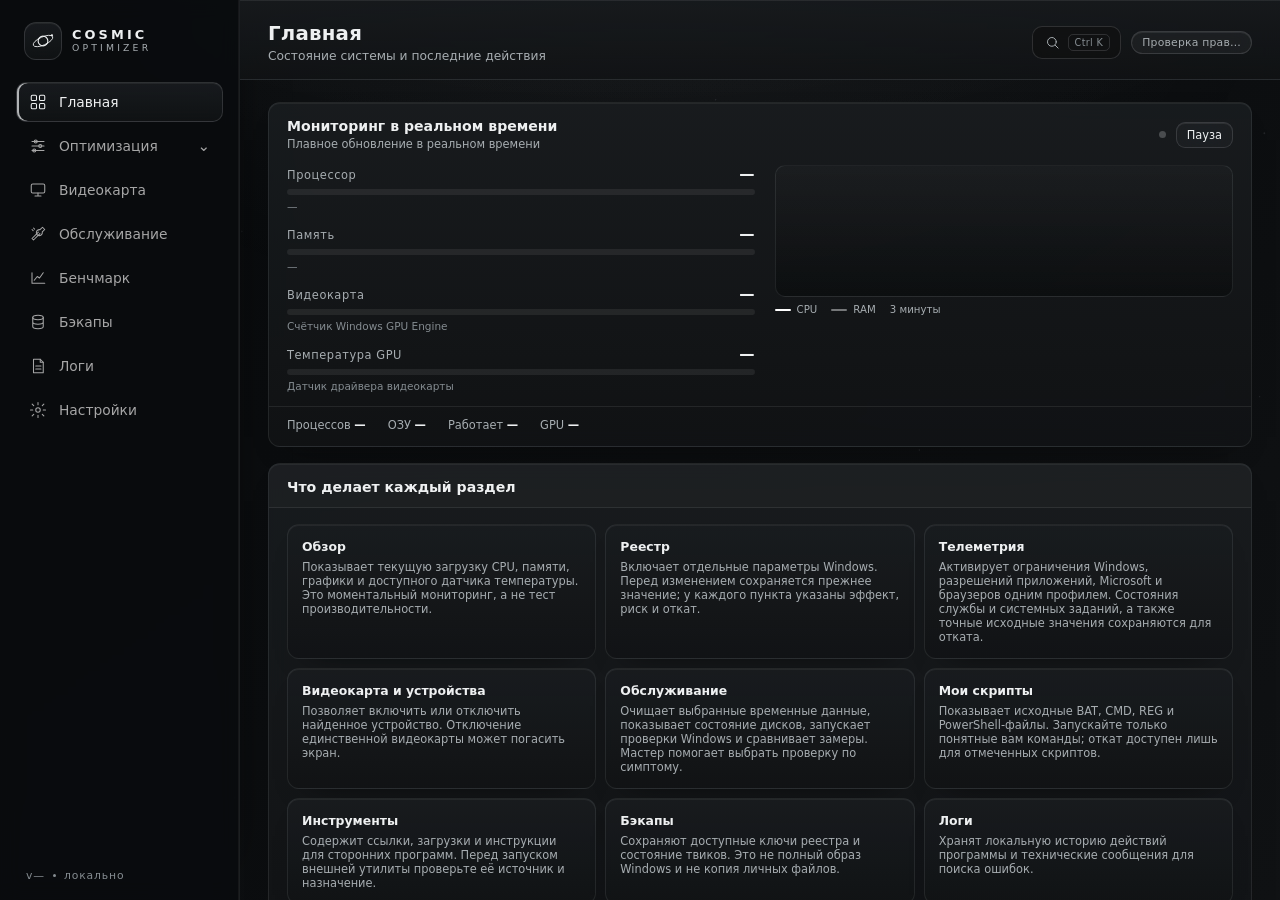
==== commit 91e70ef0: "Release Cosmic Optimizer 1.0.2" ====
--- a/ui/index.html
+++ b/ui/index.html
@@ -26,12 +26,19 @@
       <nav class="nav" id="nav">
         <button class="nav-item is-active" data-view="dashboard">
           <svg viewBox="0 0 24 24" aria-hidden="true"><rect x="3" y="3" width="7" height="7" rx="1.5"/><rect x="14" y="3" width="7" height="7" rx="1.5"/><rect x="3" y="14" width="7" height="7" rx="1.5"/><rect x="14" y="14" width="7" height="7" rx="1.5"/></svg>
-          <span>Обзор</span>
-        </button>
-        <button class="nav-item" data-view="registry">
-          <svg viewBox="0 0 24 24" aria-hidden="true"><path d="M4 6h16M4 12h10M4 18h13"/><circle cx="19" cy="12" r="2"/><circle cx="16" cy="18" r="2"/></svg>
-          <span>Реестр</span>
-        </button>
+          <span>Главная</span>
+        </button>
+        <button class="nav-item" data-view="optimization" aria-expanded="false" aria-controls="optimization-subnav">
+          <svg viewBox="0 0 24 24" aria-hidden="true"><path d="M4 6h16M4 12h16M4 18h16"/><circle cx="9" cy="6" r="2"/><circle cx="15" cy="12" r="2"/><circle cx="7" cy="18" r="2"/></svg>
+          <span>Оптимизация</span><span class="nav-chevron" aria-hidden="true">⌄</span>
+        </button>
+        <div class="nav-subnav" id="optimization-subnav" hidden>
+          <button class="nav-subitem" data-view="power">Электропитание</button>
+          <button class="nav-subitem" data-view="telemetry">Телеметрия</button>
+          <button class="nav-subitem" data-view="registry">Реестр</button>
+          <button class="nav-subitem" data-view="scripts">Мои скрипты</button>
+          <button class="nav-subitem" data-view="tools">Инструменты</button>
+        </div>
         <button class="nav-item" data-view="devices">
           <svg viewBox="0 0 24 24" aria-hidden="true"><rect x="3" y="4" width="18" height="12" rx="2"/><path d="M8 20h8M12 16v4"/></svg>
           <span>Видеокарта</span>
@@ -43,14 +50,6 @@
         <button class="nav-item" data-view="benchmark">
           <svg viewBox="0 0 24 24" aria-hidden="true"><path d="M4 19V5M4 19h17"/><path d="m7 15 4-5 3 2 5-7"/></svg>
           <span>Бенчмарк</span>
-        </button>
-        <button class="nav-item" data-view="scripts">
-          <svg viewBox="0 0 24 24" aria-hidden="true"><path d="M5 4h9l5 5v11a1 1 0 0 1-1 1H5a1 1 0 0 1-1-1V5a1 1 0 0 1 1-1z"/><path d="M14 4v5h5M8 13l2.5 2.5L8 18"/></svg>
-          <span>Мои скрипты</span>
-        </button>
-        <button class="nav-item" data-view="tools">
-          <svg viewBox="0 0 24 24" aria-hidden="true"><path d="M14 3l7 7-4 4-7-7z"/><path d="M10 7L3 14v7h7l7-7"/><circle cx="7.5" cy="17.5" r="1.2"/></svg>
-          <span>Инструменты</span>
         </button>
         <button class="nav-item" data-view="backups">
           <svg viewBox="0 0 24 24" aria-hidden="true"><ellipse cx="12" cy="6" rx="7" ry="3"/><path d="M5 6v6c0 1.7 3.1 3 7 3s7-1.3 7-3V6M5 12v6c0 1.7 3.1 3 7 3s7-1.3 7-3v-6"/></svg>
@@ -76,7 +75,7 @@
     <main class="main">
       <header class="topbar">
         <div>
-          <h1 id="section-title">Обзор</h1>
+        <h1 id="section-title">Главная</h1>
           <p id="section-sub" class="muted">Состояние системы и последние действия</p>
         </div>
         <div class="topbar-right">
@@ -100,6 +99,8 @@
       <div class="content" id="content">
         <!-- Обзор -->
         <section class="view is-active" id="view-dashboard">
+          <div class="grid grid-4" id="sys-cards"></div>
+
           <div class="monitor panel" id="monitor">
             <div class="monitor-head">
               <div>
@@ -126,12 +127,12 @@
                 <div class="gauge" data-metric="gpu">
                   <div class="gauge-top"><span>Видеокарта</span><strong id="m-gpu">—</strong></div>
                   <div class="meter"><span class="meter-fill" id="m-gpu-bar"></span></div>
-                  <div class="gauge-foot" id="m-gpu-note">—</div>
+                  <div class="gauge-foot" id="m-gpu-note">Счётчик Windows GPU Engine</div>
                 </div>
                 <div class="gauge" data-metric="temp">
-                  <div class="gauge-top"><span>Температура</span><strong id="m-temp">—</strong></div>
+                  <div class="gauge-top"><span>Температура GPU</span><strong id="m-temp">—</strong></div>
                   <div class="meter meter-temp"><span class="meter-fill" id="m-temp-bar"></span></div>
-                  <div class="gauge-foot" id="m-temp-note">—</div>
+                  <div class="gauge-foot" id="m-temp-note">Датчик драйвера видеокарты</div>
                 </div>
               </div>
               <div class="monitor-chart">
@@ -151,48 +152,12 @@
             </div>
           </div>
 
-          <div class="grid grid-4" id="sys-cards"></div>
-
-          <div class="grid grid-2 mt">
-            <div class="panel">
-              <div class="panel-head">
-                <h2>Последний бэкап</h2>
-                <button class="btn btn-ghost" data-goto="backups">Все бэкапы</button>
-              </div>
-              <div id="last-backup" class="panel-body muted">Загрузка…</div>
-              <div class="panel-actions">
-                <button class="btn" id="btn-backup-now">Создать бэкап</button>
-                <button class="btn" data-restore-point>Точка восстановления</button>
-                <button class="btn" id="btn-undo">Откатить последнее</button>
-                <button class="btn btn-ghost" id="btn-open-logs">Открыть папку логов</button>
-              </div>
-            </div>
-
-            <div class="panel">
-              <div class="panel-head">
-                <h2>Журнал</h2>
-                <span class="muted small">последние 10 строк</span>
-              </div>
-              <pre class="log-mini" id="dash-log">Загрузка…</pre>
-            </div>
-          </div>
-
-          <div class="panel mt">
-            <div class="panel-head">
-              <h2>Быстрый старт</h2>
-            </div>
-            <div class="panel-body quick">
-              <button class="quick-btn" data-goto="registry"><span>Реестр</span><small>25 проверенных твиков по категориям</small></button>
-              <button class="quick-btn" data-goto="devices"><span>Устройства</span><small>Включение и отключение видеокарт</small></button>
-              <button class="quick-btn" data-goto="scripts"><span>Мои скрипты</span><small>Power Scheme, bcdedit, DEP</small></button>
-            </div>
-          </div>
-
           <div class="panel mt">
             <div class="panel-head"><h2>Что делает каждый раздел</h2></div>
             <div class="panel-body feature-guide">
               <button class="feature-guide-item" data-goto="dashboard"><strong>Обзор</strong><span>Показывает текущую загрузку CPU, памяти, графики и доступного датчика температуры. Это моментальный мониторинг, а не тест производительности.</span></button>
               <button class="feature-guide-item" data-goto="registry"><strong>Реестр</strong><span>Включает отдельные параметры Windows. Перед изменением сохраняется прежнее значение; у каждого пункта указаны эффект, риск и откат.</span></button>
+              <button class="feature-guide-item" data-goto="telemetry"><strong>Телеметрия</strong><span>Активирует ограничения Windows, разрешений приложений, Microsoft и браузеров одним профилем. Состояния службы и системных заданий, а также точные исходные значения сохраняются для отката.</span></button>
               <button class="feature-guide-item" data-goto="devices"><strong>Видеокарта и устройства</strong><span>Позволяет включить или отключить найденное устройство. Отключение единственной видеокарты может погасить экран.</span></button>
               <button class="feature-guide-item" data-goto="maintenance"><strong>Обслуживание</strong><span>Очищает выбранные временные данные, показывает состояние дисков, запускает проверки Windows и сравнивает замеры. Мастер помогает выбрать проверку по симптому.</span></button>
               <button class="feature-guide-item" data-goto="scripts"><strong>Мои скрипты</strong><span>Показывает исходные BAT, CMD, REG и PowerShell-файлы. Запускайте только понятные вам команды; откат доступен лишь для отмеченных скриптов.</span></button>
@@ -223,6 +188,44 @@
           <div class="cards" id="tweak-list"></div>
         </section>
 
+        <!-- Телеметрия -->
+        <section class="view" id="view-power">
+          <div class="panel">
+            <div class="panel-head"><div><h2>Схемы электропитания</h2><p class="muted small">Текущая схема Windows отмечена. Встроенные схемы нельзя удалить.</p></div><button class="btn btn-ghost" id="btn-refresh-power">Обновить</button></div>
+            <div class="panel-body" id="power-schemes"><div class="muted small">Загружаю схемы…</div></div>
+          </div>
+          <div class="banner banner-soft mt">Переключение выполняется штатной командой Windows. Удалить можно только неактивные пользовательские схемы; системные и активные схемы защищены.</div>
+        </section>
+
+        <section class="view" id="view-telemetry">
+          <div class="panel telemetry-hero">
+            <div class="telemetry-hero-main">
+              <div class="telemetry-mark" aria-hidden="true">
+                <svg viewBox="0 0 24 24"><path d="M12 22s8-4 8-11V5l-8-3-8 3v6c0 7 8 11 8 11z"/><path d="m9 12 2 2 4-4"/></svg>
+              </div>
+              <div>
+                <h2>Контроль телеметрии на компьютере</h2>
+                <p class="muted small" id="telemetry-intro">Считываю политики Windows и приложений…</p>
+              </div>
+            </div>
+            <div class="telemetry-summary">
+              <strong id="telemetry-count">—</strong>
+              <span class="muted small">ограничений активно</span>
+            </div>
+            <div class="telemetry-actions">
+              <button class="btn" id="btn-telemetry-apply">Активировать все</button>
+              <button class="btn btn-ghost" id="btn-telemetry-restore" disabled>Вернуть исходные значения</button>
+            </div>
+          </div>
+
+          <div class="banner banner-soft telemetry-note">
+            Профиль активирует доступные ограничения Windows, разрешений приложений, задач совместимости и CEIP, Microsoft Office, Edge, .NET CLI, PowerShell, Chrome и Firefox. Он также останавливает и отключает службу диагностики DiagTrack; исходные состояния задач и службы сохраняются для отката. Ограничения доступа приложений к камере, микрофону, местоположению и файлам могут повлиять на их работу. Необязательная телеметрия ограничивается, но обязательные данные безопасности на обычных редакциях Windows полностью не отключаются. Defender и Windows Update остаются включены.
+          </div>
+
+          <div class="telemetry-list" id="telemetry-list"></div>
+          <div class="telemetry-foot muted small" id="telemetry-foot">Перед изменением сохраняется точное исходное значение. После активации перезапустите браузеры и приложения Office; для переменных .NET CLI и PowerShell перезапустите Проводник, войдите в Windows заново или откройте новый терминал.</div>
+        </section>
+
         <!-- Устройства -->
         <section class="view" id="view-devices">
           <div class="toolbar">
@@ -316,12 +319,13 @@
           <div class="panel">
             <div class="panel-head"><h2>Тест накопителя Windows</h2><span class="badge badge-ok">до 60 секунд</span></div>
             <div class="panel-body">
-              <p class="muted small">WinSAT выполняет четыре отдельных теста: последовательные и случайные чтение/запись. Используются фиксированные размеры операций и число запросов; пользовательские файлы не выбираются. Указанное время — общий предел теста (не более 60 секунд). Для сравнимых результатов закройте другие приложения, активно работающие с диском.</p>
+              <p class="muted small">WinSAT выполняет четыре контролируемых теста чтения и записи на выбранном томе. Он не изменяет ваши документы и не проверяет состояние/износ диска. Время — общий предел прогона (до 60 секунд); фоновые процессы, температура и кэш могут влиять на результат. Для сравнения прогоняйте диск повторно в похожих условиях.</p>
               <div class="benchmark-controls">
                 <label class="small">Диск <select class="input" id="benchmark-drive"></select></label>
                 <label class="small">Лимит времени <select class="input" id="benchmark-duration"><option value="10">до 10 секунд</option><option value="30" selected>до 30 секунд</option><option value="60">до 60 секунд</option></select></label>
                 <button class="btn" id="btn-start-benchmark">Запустить тест</button>
               </div>
+              <p id="benchmark-drive-info" class="muted small benchmark-drive-info"></p>
               <div id="benchmark-result" class="benchmark-result hidden"></div>
             </div>
           </div>
@@ -352,7 +356,6 @@
             <div class="chips" id="tool-chips"></div>
             <div class="toolbar-right">
               <button class="btn btn-ghost" id="btn-open-downloads">Папка загрузок</button>
-              <button class="btn btn-ghost" id="btn-open-profiles">Профили</button>
             </div>
           </div>
           <div class="panel mt" id="faceit-panel">
@@ -378,6 +381,7 @@
             <div class="toolbar-right">
               <button class="btn btn-ghost" id="btn-open-backups">Открыть папку</button>
               <button class="btn btn-ghost" data-restore-point>Точка восстановления</button>
+              <button class="btn btn-ghost" id="btn-undo">Откатить последнее</button>
               <button class="btn" id="btn-create-backup">Создать бэкап</button>
             </div>
           </div>
@@ -489,6 +493,10 @@
                 <span><strong>Выход</strong><small class="muted">Все изменения уже сохранены в реестре</small></span>
                 <button class="btn btn-danger" id="btn-quit">Закрыть приложение</button>
               </div>
+              <div class="switch-row uninstall-row">
+                <span><strong>Удаление</strong><small class="muted">Удалит файл программы и локальные настройки, журналы и резервные копии Cosmic Optimizer. Изменения Windows останутся.</small></span>
+                <button class="btn btn-danger" id="btn-uninstall">Удалить Cosmic Optimizer полностью</button>
+              </div>
             </div>
           </div>
         </section>
--- a/ui/style.css
+++ b/ui/style.css
@@ -115,6 +115,22 @@
   border-color: var(--line);
 }
 
+.nav-item .nav-chevron { margin-left: auto; font-size: 1rem; transition: transform .18s ease; }
+.nav-item[aria-expanded="true"] .nav-chevron { transform: rotate(180deg); }
+.nav-subnav { display: grid; gap: 3px; margin: 0 0 6px 25px; padding: 4px 0 4px 12px; border-left: 1px solid var(--line); }
+.nav-subnav[hidden] { display: none; }
+.nav-subitem { width: 100%; border: 0; border-radius: 8px; padding: 8px 10px; background: transparent; color: var(--muted); font: inherit; font-size: .84rem; text-align: left; cursor: pointer; transition: background .15s ease, color .15s ease; }
+.nav-subitem:hover, .nav-subitem.is-active { color: var(--text); background: rgba(255,255,255,.06); }
+.nav-subitem.is-active { box-shadow: inset 2px 0 0 rgba(238,240,241,.72); }
+.nav-subitem:focus-visible { outline: 1px solid var(--line); outline-offset: 2px; }
+.power-scheme { display:flex; align-items:center; justify-content:space-between; gap:16px; padding:14px 0; border-bottom:1px solid var(--line-soft); }
+.power-scheme:last-child { border-bottom:0; }
+.power-scheme.is-active { color:var(--text); }
+.power-scheme-copy { display:grid; gap:5px; min-width:0; }
+.power-scheme-copy code { color:var(--faint); font-size:.72rem; overflow-wrap:anywhere; }
+.power-scheme-actions { display:flex; align-items:center; gap:8px; flex:none; }
+@media (max-width:620px) { .power-scheme { align-items:flex-start; flex-direction:column; } .power-scheme-actions { width:100%; flex-wrap:wrap; } }
+
 .sidebar-foot {
   margin-top: auto;
   display: flex;
@@ -172,6 +188,7 @@
 .grid-2 { grid-template-columns: repeat(2, minmax(0, 1fr)); }
 .grid-3 { grid-template-columns: repeat(3, minmax(0, 1fr)); }
 .grid-4 { grid-template-columns: repeat(4, minmax(0, 1fr)); }
+#sys-cards { margin-bottom: 16px; }
 
 .panel {
   border: 1px solid var(--line);
@@ -1105,11 +1122,6 @@
 .live-dot.is-live {
   background: #f5f5f5;
   box-shadow: 0 0 10px rgba(255, 255, 255, 0.5);
-  animation: live-pulse 2.6s ease-in-out infinite;
-}
-@keyframes live-pulse {
-  0%, 100% { opacity: 1; }
-  50% { opacity: 0.35; }
 }
 
 .monitor-body {
@@ -1134,16 +1146,18 @@
 .meter-fill {
   display: block;
   height: 100%;
-  width: 0%;
+  width: 100%;
+  transform: scaleX(0);
+  transform-origin: left center;
   border-radius: 999px;
-  background: linear-gradient(90deg, rgba(255, 255, 255, 0.5), #ffffff);
-  /* шириной управляет requestAnimationFrame — CSS-переход только добавил бы лаг */
+  background: linear-gradient(90deg, #78db93, #baffc8);
+  /* Полоса масштабируется без перерасчёта ширины при обновлении. */
   transition: box-shadow 0.3s ease;
-  will-change: width;
-}
+}
+.meter-fill.is-good { background: linear-gradient(90deg,#58c879,#a4ffb6); box-shadow:0 0 12px rgba(91,235,130,.45); }
 .meter-fill.is-high {
-  background: #ffffff;
-  box-shadow: 0 0 14px rgba(255, 255, 255, 0.45);
+  background: linear-gradient(90deg,#ff5757,#ff9b8d);
+  box-shadow: 0 0 14px rgba(255, 71, 71, 0.55);
 }
 .meter-temp .meter-fill { background: linear-gradient(90deg, rgba(255, 255, 255, 0.35), rgba(255, 255, 255, 0.95)); }
 .gauge-foot { margin-top: 5px; font-size: 0.7rem; color: var(--faint); }
@@ -1151,7 +1165,7 @@
 .monitor-chart { display: flex; flex-direction: column; gap: 7px; min-width: 0; }
 #metrics-chart {
   width: 100%;
-  height: 148px;
+  height: 132px;
   border-radius: 10px;
   border: 1px solid var(--glass-line-soft);
   background: linear-gradient(180deg, rgba(255, 255, 255, 0.02), rgba(0, 0, 0, 0.32));
@@ -1324,11 +1338,13 @@
 .benchmark-controls select.input { color-scheme: dark; }
 .benchmark-controls select.input option { color: #f2f0f7; background: #17151d; }
 .benchmark-result { margin-top: 18px; padding: 16px; border: 1px solid var(--glass-line-soft); border-radius: 14px; background: rgba(255,255,255,0.025); }
+.benchmark-drive-info { margin: 10px 0 0; line-height: 1.5; }
 .benchmark-score { margin-bottom: 12px; font-size: 1.05rem; font-weight: 650; }
 .benchmark-metrics { display: grid; grid-template-columns: repeat(auto-fit,minmax(150px,1fr)); gap: 10px; }
 .benchmark-metrics > div { display: flex; flex-direction: column; gap: 5px; padding: 12px; border: 1px solid var(--glass-line-soft); border-radius: 11px; }
 .benchmark-metrics small { color: var(--muted); }
 .benchmark-metrics strong { font-size: 1.05rem; }
+.benchmark-metrics > div > small:last-child { line-height: 1.45; }
 #view-backups > .banner-soft { margin-top: 18px; }
 .modal-remember { display: flex; align-items: center; gap: 8px; margin: 14px 0 2px; color: var(--muted); font-size: 0.76rem; cursor: pointer; }
 .modal-remember input { accent-color: #b9a7ff; }
@@ -1435,6 +1451,67 @@
 .profile-state-row.is-off .profile-state-dot { background: #d87979; box-shadow: 0 0 7px rgba(216,121,121,0.18); }
 .modal-box, .loading-card, .job-progress { box-shadow: 0 20px 48px -28px rgba(0,0,0,0.96), inset 0 1px 0 rgba(255,255,255,0.07); }
 .toast.error { border-left-color: #d87979; color: #edb9b9; }
+
+/* ---------- Телеметрия ---------- */
+.telemetry-hero {
+  display: grid;
+  grid-template-columns: minmax(0, 1fr) auto;
+  align-items: center;
+  gap: 18px 24px;
+  padding: 22px;
+  background: linear-gradient(120deg, rgba(112, 155, 132, 0.13), rgba(255,255,255,0.035) 58%);
+}
+.telemetry-hero-main { display: flex; align-items: center; gap: 14px; min-width: 0; }
+.telemetry-hero-main h2 { margin: 0 0 5px; font-size: 1.04rem; font-weight: 620; }
+.telemetry-hero-main p { margin: 0; }
+.telemetry-mark {
+  display: grid;
+  place-items: center;
+  width: 44px;
+  height: 44px;
+  flex: none;
+  border: 1px solid rgba(133, 190, 153, 0.28);
+  border-radius: 13px;
+  color: #b8dfc4;
+  background: rgba(67, 124, 85, 0.14);
+}
+.telemetry-mark svg { width: 23px; height: 23px; fill: none; stroke: currentColor; stroke-width: 1.5; stroke-linecap: round; stroke-linejoin: round; }
+.telemetry-summary { display: flex; align-items: baseline; gap: 9px; white-space: nowrap; }
+.telemetry-summary strong { font-size: 1.5rem; font-variant-numeric: tabular-nums; letter-spacing: -0.04em; }
+.telemetry-actions { display: flex; grid-column: 1 / -1; flex-wrap: wrap; gap: 8px; padding-top: 14px; border-top: 1px solid var(--line-soft); }
+.telemetry-note { margin: 14px 0; line-height: 1.55; }
+.telemetry-list { display: grid; gap: 18px; }
+.telemetry-group { display: grid; gap: 9px; }
+.telemetry-group-head { display: flex; align-items: baseline; justify-content: space-between; gap: 12px; padding: 0 3px; }
+.telemetry-group-head h3 { margin: 0; font-size: .78rem; font-weight: 650; letter-spacing: .08em; text-transform: uppercase; color: var(--muted); }
+.telemetry-group-list { display: grid; gap: 9px; }
+.telemetry-row {
+  display: flex;
+  align-items: center;
+  justify-content: space-between;
+  gap: 18px;
+  padding: 15px 17px;
+  border: 1px solid var(--line-soft);
+  border-radius: 12px;
+  background: rgba(255,255,255,0.025);
+  transition: border-color 160ms ease, background 160ms ease;
+}
+.telemetry-row.is-limited { border-color: rgba(113,196,143,0.22); background: rgba(45,102,66,0.075); }
+.telemetry-row.is-unavailable { opacity: .62; }
+.telemetry-row-copy { min-width: 0; }
+.telemetry-row-heading { display: flex; align-items: center; flex-wrap: wrap; gap: 8px 10px; }
+.telemetry-row h3 { margin: 0; font-size: .9rem; font-weight: 600; }
+.telemetry-row p { margin: 7px 0 0; max-width: 780px; line-height: 1.5; }
+.telemetry-row-action { flex: none; min-width: 138px; }
+.telemetry-row-action:disabled { opacity: .58; cursor: not-allowed; transform: none; }
+.telemetry-foot { padding: 13px 2px 0; }
+@media (max-width: 760px) {
+  .telemetry-hero { grid-template-columns: minmax(0,1fr); gap: 14px; padding: 17px; }
+  .telemetry-summary { padding-left: 58px; }
+  .telemetry-actions { grid-column: auto; }
+  .telemetry-row { align-items: flex-start; flex-direction: column; }
+  .telemetry-row-action { width: 100%; }
+}
 
 @media (prefers-reduced-motion: reduce) {
   *, *::before, *::after { animation-duration: 0.01ms !important; animation-iteration-count: 1 !important; scroll-behavior: auto !important; transition-duration: 0.01ms !important; }
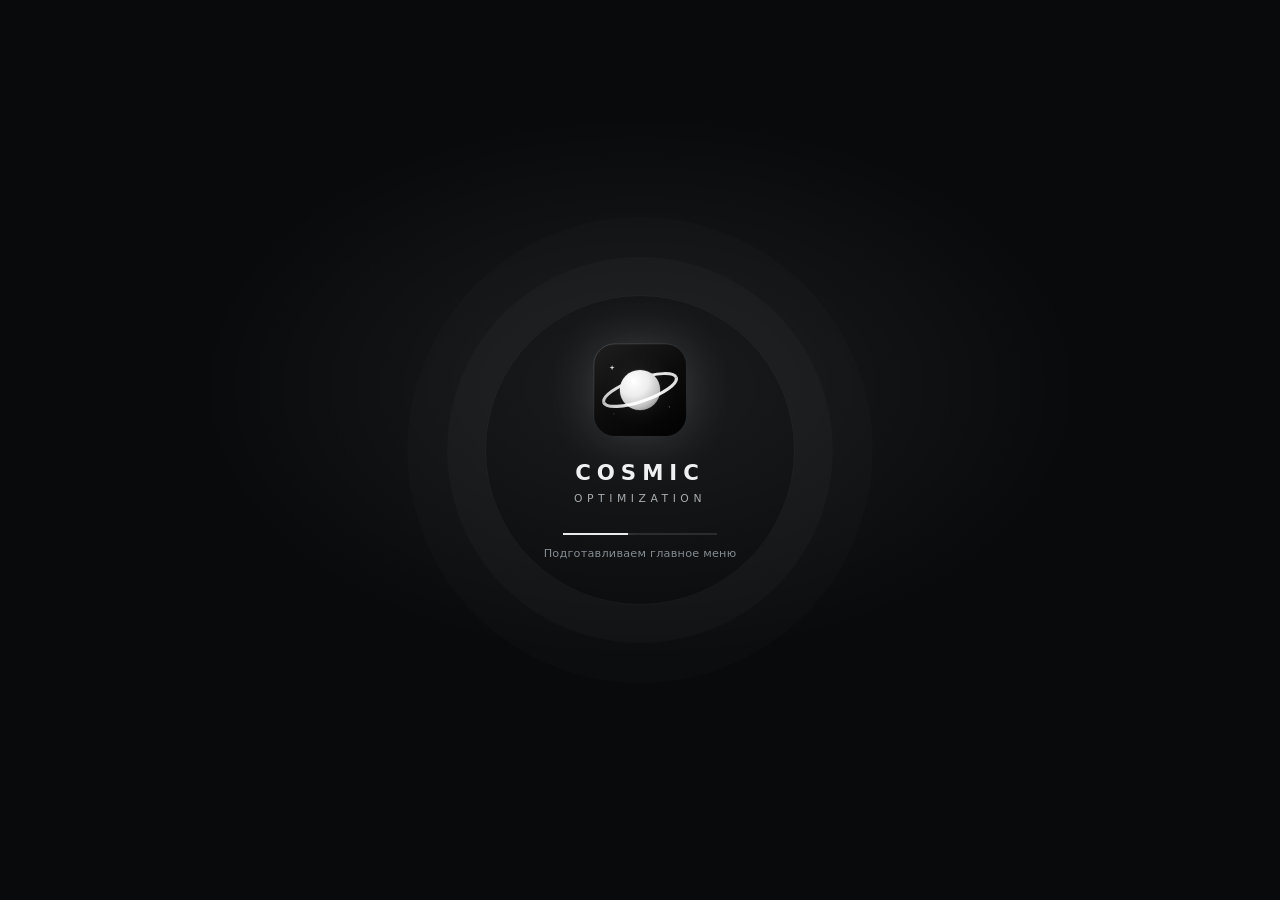
==== commit 100bb251: "Add launch splash and GitHub project cover" ====
--- a/ui/index.html
+++ b/ui/index.html
@@ -9,6 +9,15 @@
 </head>
 <body>
   <canvas id="stars" aria-hidden="true"></canvas>
+
+  <div class="startup-splash" id="startup-splash" role="status" aria-live="polite">
+    <div class="startup-splash-orbit" aria-hidden="true"></div>
+    <img class="startup-splash-logo" src="brand.svg" alt="" width="112" height="112">
+    <div class="startup-splash-name">COSMIC</div>
+    <div class="startup-splash-caption">OPTIMIZATION</div>
+    <div class="startup-splash-progress" aria-hidden="true"><span></span></div>
+    <p>Подготавливаем главное меню</p>
+  </div>
 
   <div class="app">
     <aside class="sidebar">
--- a/ui/style.css
+++ b/ui/style.css
@@ -77,6 +77,47 @@
 .brand-text { display: flex; flex-direction: column; line-height: 1.15; }
 .brand-text span { font-size: 0.86rem; letter-spacing: 0.24em; font-weight: 600; }
 .brand-text small { font-size: 0.62rem; letter-spacing: 0.34em; color: var(--muted); }
+
+.startup-splash {
+  position: fixed;
+  z-index: 20;
+  inset: 0;
+  display: flex;
+  flex-direction: column;
+  align-items: center;
+  justify-content: center;
+  overflow: hidden;
+  background:
+    radial-gradient(ellipse 48% 42% at 50% 43%, rgba(255,255,255,.075), transparent 72%),
+    #080a0c;
+  opacity: 1;
+  transition: opacity .72s ease, visibility .72s ease;
+}
+.startup-splash.is-leaving { visibility: hidden; opacity: 0; pointer-events: none; }
+.startup-splash-orbit {
+  position: absolute;
+  width: 310px;
+  height: 310px;
+  border: 1px solid rgba(255,255,255,.055);
+  border-radius: 50%;
+  box-shadow: 0 0 0 38px rgba(255,255,255,.018), 0 0 0 78px rgba(255,255,255,.012);
+  animation: splash-orbit 8s linear infinite;
+}
+.startup-splash-logo { z-index: 1; width: 100px; height: 100px; filter: drop-shadow(0 0 25px rgba(255,255,255,.16)); animation: splash-mark 2.2s ease-in-out infinite; }
+.startup-splash-name { z-index: 1; margin-top: 20px; font-size: 1.42rem; font-weight: 650; letter-spacing: .28em; }
+.startup-splash-caption { z-index: 1; margin-top: 7px; color: var(--muted); font-size: .72rem; letter-spacing: .42em; }
+.startup-splash-progress { z-index: 1; width: 154px; height: 2px; margin-top: 28px; overflow: hidden; background: rgba(255,255,255,.11); }
+.startup-splash-progress span { display: block; width: 42%; height: 100%; background: #e8eaec; box-shadow: 0 0 12px rgba(255,255,255,.55); animation: splash-progress 1.5s ease-in-out infinite; }
+.startup-splash p { z-index: 1; margin: 12px 0 0; color: var(--faint); font-size: .75rem; letter-spacing: .02em; }
+.app { opacity: 0; transform: translateY(5px); transition: opacity .62s ease, transform .62s ease; }
+body.app-ready .app { opacity: 1; transform: none; }
+@keyframes splash-mark { 50% { transform: scale(1.045); filter: drop-shadow(0 0 34px rgba(255,255,255,.23)); } }
+@keyframes splash-progress { from { transform: translateX(-120%); } to { transform: translateX(360%); } }
+@keyframes splash-orbit { to { transform: rotate(360deg); } }
+@media (prefers-reduced-motion: reduce) {
+  .startup-splash-orbit, .startup-splash-logo, .startup-splash-progress span { animation: none; }
+  .startup-splash, .app { transition-duration: .01ms; }
+}
 
 .nav { display: flex; flex-direction: column; gap: 4px; }
 
